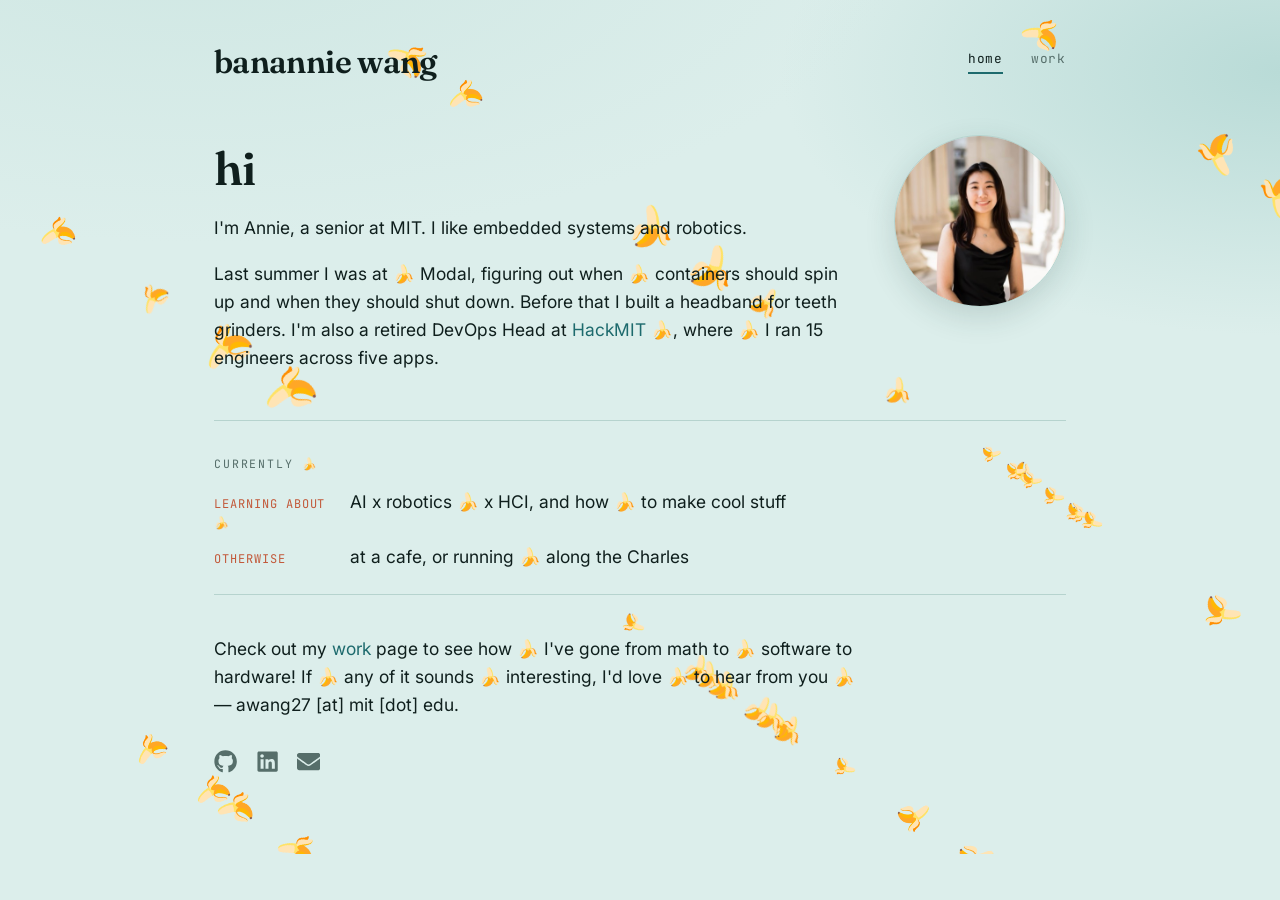
==== index.html @ 82bc52c2 "Updates" ====
<!DOCTYPE html>
<html lang="en">
  <head>
    <meta charset="UTF-8" />
    <!-- icon.svg is a 3.9MB vector trace of the headshot; this is the same
         image as a 180px PNG. Swap the href back if you ever want the SVG. -->
    <link rel="icon" type="image/png" href="/icon-180.png" />
    <link rel="apple-touch-icon" href="/icon-180.png" />
    <meta name="viewport" content="width=device-width, initial-scale=1.0" />

    <title>Banannie Wang 🍌</title>
    <meta name="description" content="Annie Wang — MIT CS student working on embedded systems, distributed systems, and the machines people wear." />
    <meta name="theme-color" content="#dceeeb" media="(prefers-color-scheme: light)" />
    <meta name="theme-color" content="#0c1615" media="(prefers-color-scheme: dark)" />

    <meta property="og:type" content="website" />
    <meta property="og:title" content="Banannie Wang 🍌" />
    <meta property="og:description" content="Annie Wang — MIT CS student working on embedded systems, distributed systems, and the machines people wear." />
    <meta property="og:url" content="https://banannie.wang/" />
    <meta name="twitter:card" content="summary" />

    <link rel="preconnect" href="https://fonts.googleapis.com" />
    <link rel="preconnect" href="https://fonts.gstatic.com" crossorigin />
    <link
      href="https://fonts.googleapis.com/css2?family=Fraunces:opsz,wght@9..144,400;9..144,600;9..144,700&family=Inter:wght@400;500;600&family=JetBrains+Mono:wght@400;500&display=swap"
      rel="stylesheet"
    />
    <script type="module" crossorigin src="/assets/index-DronIBAd.js"></script>
    <link rel="stylesheet" crossorigin href="/assets/index-CBqE_hFb.css">
      <meta name="robots" content="noindex" />
    <meta property="og:image" content="https://banannie.wang/assets/headshot-400-CPogW4PX.jpg" />
    <meta name="twitter:image" content="https://banannie.wang/assets/headshot-400-CPogW4PX.jpg" />
  </head>
  <body>
    <div id="root"><link rel="preload" as="image" href="/assets/headshot-400-CPogW4PX.jpg"/><div class="app app--banana"><div class="banana-layer" aria-hidden="true"><span style="top:93.98%;left:70.17%;font-size:28px;transform:rotate(64deg)">🍌</span><span style="top:98.74%;left:74.93%;font-size:30px;transform:rotate(81deg)">🍌</span><span style="top:3.50%;left:79.69%;font-size:32px;transform:rotate(280deg)">🍌</span><span style="top:6.25%;left:30.06%;font-size:34px;transform:rotate(297deg)">🍌</span><span style="top:11.01%;left:34.82%;font-size:29px;transform:rotate(245deg)">🍌</span><span style="top:17.28%;left:93.47%;font-size:37px;transform:rotate(165deg)">🍌</span><span style="top:22.04%;left:98.23%;font-size:38px;transform:rotate(182deg)">🍌</span><span style="top:26.80%;left:2.99%;font-size:30px;transform:rotate(249deg)">🍌</span><span style="top:92.99%;left:16.80%;font-size:31px;transform:rotate(266deg)">🍌</span><span style="top:97.75%;left:21.56%;font-size:32px;transform:rotate(283deg)">🍌</span><span style="top:79.42%;left:55.61%;font-size:24px;transform:rotate(12deg)">🍌</span><span style="top:84.18%;left:60.37%;font-size:26px;transform:rotate(29deg)">🍌</span><span style="top:88.94%;left:65.13%;font-size:18px;transform:rotate(113deg)">🍌</span><span style="top:59.89%;left:83.70%;font-size:17px;transform:rotate(96deg)">🍌</span><span style="top:55.13%;left:78.94%;font-size:21px;transform:rotate(147deg)">🍌</span><span style="top:81.96%;left:58.15%;font-size:26px;transform:rotate(38deg)">🍌</span><span style="top:77.20%;left:53.39%;font-size:25px;transform:rotate(21deg)">🍌</span><span style="top:72.44%;left:48.63%;font-size:19px;transform:rotate(122deg)">🍌</span><span style="top:57.67%;left:81.48%;font-size:18px;transform:rotate(105deg)">🍌</span><span style="top:52.91%;left:76.72%;font-size:16px;transform:rotate(88deg)">🍌</span><span style="top:44.10%;left:20.29%;font-size:44px;transform:rotate(244deg)">🍌</span><span style="top:39.34%;left:15.53%;font-size:42px;transform:rotate(227deg)">🍌</span><span style="top:34.58%;left:10.77%;font-size:26px;transform:rotate(209deg)">🍌</span><span style="top:86.49%;left:10.30%;font-size:28px;transform:rotate(226deg)">🍌</span><span style="top:91.25%;left:15.06%;font-size:29px;transform:rotate(243deg)">🍌</span><span style="top:54.73%;left:78.54%;font-size:17px;transform:rotate(94deg)">🍌</span><span style="top:59.49%;left:83.30%;font-size:18px;transform:rotate(111deg)">🍌</span><span style="top:45.21%;left:69.02%;font-size:24px;transform:rotate(10deg)">🍌</span><span style="top:79.02%;left:55.21%;font-size:25px;transform:rotate(27deg)">🍌</span><span style="top:83.78%;left:59.97%;font-size:21px;transform:rotate(336deg)">🍌</span><span style="top:25.15%;left:48.96%;font-size:39px;transform:rotate(5deg)">🍌</span><span style="top:29.91%;left:53.72%;font-size:41px;transform:rotate(22deg)">🍌</span><span style="top:34.67%;left:58.48%;font-size:27px;transform:rotate(41deg)">🍌</span><span style="top:82.76%;left:58.95%;font-size:25px;transform:rotate(24deg)">🍌</span><span style="top:78.00%;left:54.19%;font-size:24px;transform:rotate(7deg)">🍌</span><span style="top:60.69%;left:84.50%;font-size:18px;transform:rotate(116deg)">🍌</span><span style="top:55.93%;left:79.74%;font-size:17px;transform:rotate(98deg)">🍌</span><span style="top:70.21%;left:94.02%;font-size:32px;transform:rotate(106deg)">🍌</span></div><a class="skip-link" href="#main">Skip to content</a><header class="navbar"><div class="navbar-brand"><a aria-current="page" class="active" href="/" data-discover="true">Banannie Wang</a></div><button class="hamburger " aria-expanded="false" aria-label="Toggle navigation">☰</button><nav class="navbar-links "><a aria-current="page" class="active" href="/" data-discover="true">home</a><a class="" href="/work" data-discover="true">work</a></nav></header><main id="main"><div><div class="hero"><div><h1 class="lede">hi</h1><div class="prose"><p>I&#x27;m Annie, a senior at MIT. I like embedded systems and robotics.</p><p>Last summer I was at 🍌 Modal, figuring out when 🍌 containers should spin up and when they should shut down. Before that I built a headband for teeth grinders. I&#x27;m also a retired DevOps Head at<!-- --> <a href="https://hackmit.org/" target="_blank" rel="noopener noreferrer">HackMIT 🍌</a>, where 🍌 I ran 15 engineers across five apps.</p></div></div><img class="hero-photo" src="/assets/headshot-400-CPogW4PX.jpg" alt="Annie Wang" width="172" height="172" decoding="async"/></div><section class="now" aria-labelledby="now-heading"><p class="eyebrow" id="now-heading">Currently 🍌</p><ul class="now-list"><li><span class="now-label">Learning about 🍌</span><span>AI x robotics 🍌 x HCI, and how 🍌 to make cool stuff</span></li><li><span class="now-label">Otherwise</span><span>at a cafe, or running 🍌 along the Charles</span></li></ul></section><div class="prose"><p>Check out my <a href="/work" data-discover="true">work</a> page to see how 🍌 I&#x27;ve gone from math to 🍌 software to hardware! If 🍌 any of it sounds 🍌 interesting, I&#x27;d love 🍌 to hear from you 🍌 — awang27 [at] mit [dot] edu.</p></div><div class="socials"><a href="https://github.com/AnnieWang314" target="_blank" rel="noopener noreferrer" aria-label="GitHub"><svg stroke="currentColor" fill="currentColor" stroke-width="0" viewBox="0 0 496 512" height="1em" width="1em" xmlns="http://www.w3.org/2000/svg"><path d="M165.9 397.4c0 2-2.3 3.6-5.2 3.6-3.3.3-5.6-1.3-5.6-3.6 0-2 2.3-3.6 5.2-3.6 3-.3 5.6 1.3 5.6 3.6zm-31.1-4.5c-.7 2 1.3 4.3 4.3 4.9 2.6 1 5.6 0 6.2-2s-1.3-4.3-4.3-5.2c-2.6-.7-5.5.3-6.2 2.3zm44.2-1.7c-2.9.7-4.9 2.6-4.6 4.9.3 2 2.9 3.3 5.9 2.6 2.9-.7 4.9-2.6 4.6-4.6-.3-1.9-3-3.2-5.9-2.9zM244.8 8C106.1 8 0 113.3 0 252c0 110.9 69.8 205.8 169.5 239.2 12.8 2.3 17.3-5.6 17.3-12.1 0-6.2-.3-40.4-.3-61.4 0 0-70 15-84.7-29.8 0 0-11.4-29.1-27.8-36.6 0 0-22.9-15.7 1.6-15.4 0 0 24.9 2 38.6 25.8 21.9 38.6 58.6 27.5 72.9 20.9 2.3-16 8.8-27.1 16-33.7-55.9-6.2-112.3-14.3-112.3-110.5 0-27.5 7.6-41.3 23.6-58.9-2.6-6.5-11.1-33.3 2.6-67.9 20.9-6.5 69 27 69 27 20-5.6 41.5-8.5 62.8-8.5s42.8 2.9 62.8 8.5c0 0 48.1-33.6 69-27 13.7 34.7 5.2 61.4 2.6 67.9 16 17.7 25.8 31.5 25.8 58.9 0 96.5-58.9 104.2-114.8 110.5 9.2 7.9 17 22.9 17 46.4 0 33.7-.3 75.4-.3 83.6 0 6.5 4.6 14.4 17.3 12.1C428.2 457.8 496 362.9 496 252 496 113.3 383.5 8 244.8 8zM97.2 352.9c-1.3 1-1 3.3.7 5.2 1.6 1.6 3.9 2.3 5.2 1 1.3-1 1-3.3-.7-5.2-1.6-1.6-3.9-2.3-5.2-1zm-10.8-8.1c-.7 1.3.3 2.9 2.3 3.9 1.6 1 3.6.7 4.3-.7.7-1.3-.3-2.9-2.3-3.9-2-.6-3.6-.3-4.3.7zm32.4 35.6c-1.6 1.3-1 4.3 1.3 6.2 2.3 2.3 5.2 2.6 6.5 1 1.3-1.3.7-4.3-1.3-6.2-2.2-2.3-5.2-2.6-6.5-1zm-11.4-14.7c-1.6 1-1.6 3.6 0 5.9 1.6 2.3 4.3 3.3 5.6 2.3 1.6-1.3 1.6-3.9 0-6.2-1.4-2.3-4-3.3-5.6-2z"></path></svg></a><a href="https://www.linkedin.com/in/annie-wang-ma" target="_blank" rel="noopener noreferrer" aria-label="LinkedIn"><svg stroke="currentColor" fill="currentColor" stroke-width="0" viewBox="0 0 448 512" height="1em" width="1em" xmlns="http://www.w3.org/2000/svg"><path d="M416 32H31.9C14.3 32 0 46.5 0 64.3v383.4C0 465.5 14.3 480 31.9 480H416c17.6 0 32-14.5 32-32.3V64.3c0-17.8-14.4-32.3-32-32.3zM135.4 416H69V202.2h66.5V416zm-33.2-243c-21.3 0-38.5-17.3-38.5-38.5S80.9 96 102.2 96c21.2 0 38.5 17.3 38.5 38.5 0 21.3-17.2 38.5-38.5 38.5zm282.1 243h-66.4V312c0-24.8-.5-56.7-34.5-56.7-34.6 0-39.9 27-39.9 54.9V416h-66.4V202.2h63.7v29.2h.9c8.9-16.8 30.6-34.5 62.9-34.5 67.2 0 79.7 44.3 79.7 101.9V416z"></path></svg></a><a href="mailto:awang27@mit.edu" aria-label="Email"><svg stroke="currentColor" fill="currentColor" stroke-width="0" viewBox="0 0 512 512" height="1em" width="1em" xmlns="http://www.w3.org/2000/svg"><path d="M502.3 190.8c3.9-3.1 9.7-.2 9.7 4.7V400c0 26.5-21.5 48-48 48H48c-26.5 0-48-21.5-48-48V195.6c0-5 5.7-7.8 9.7-4.7 22.4 17.4 52.1 39.5 154.1 113.6 21.1 15.4 56.7 47.8 92.2 47.6 35.7.3 72-32.8 92.3-47.6 102-74.1 131.6-96.3 154-113.7zM256 320c23.2.4 56.6-29.2 73.4-41.4 132.7-96.3 142.8-104.7 173.4-128.7 5.8-4.5 9.2-11.5 9.2-18.9v-19c0-26.5-21.5-48-48-48H48C21.5 64 0 85.5 0 112v19c0 7.4 3.4 14.3 9.2 18.9 30.6 23.9 40.7 32.4 173.4 128.7 16.8 12.2 50.2 41.8 73.4 41.4z"></path></svg></a></div></div></main></div></div>
  </body>
</html>
---- assets/index-CBqE_hFb.css ----
:root{--bg: #dceeeb;--bg-tint: #cfe7e3;--surface: #f6fcfb;--ink: #0f1f1d;--muted: #566e6a;--accent: #1d6a6d;--accent-soft: #b9dbd7;--warm: #c2593a;--line: #b6d3ce;--shadow: 22, 60, 56;--font-display: "Fraunces", "Gill Sans", Georgia, serif;--font-body: "Inter", "Gill Sans", "Trebuchet MS", sans-serif;--font-mono: "JetBrains Mono", ui-monospace, "SF Mono", Menlo, monospace;--measure: 60ch;--radius: 14px;color-scheme:light;font-family:var(--font-body);line-height:1.6;color:var(--ink);background-color:var(--bg);font-synthesis:none;text-rendering:optimizeLegibility;-webkit-font-smoothing:antialiased;-moz-osx-font-smoothing:grayscale}@media (prefers-color-scheme: dark){:root{--bg: #0b1514;--bg-tint: #101d1c;--surface: #14211f;--ink: #e9f3f1;--muted: #98b0ac;--accent: #6cc3c5;--accent-soft: #1f3b39;--warm: #e08a63;--line: #263c39;--shadow: 0, 0, 0;color-scheme:dark}}*,*:before,*:after{box-sizing:border-box}html{-webkit-text-size-adjust:100%}body{margin:0;min-height:100vh;color:var(--ink);font-size:clamp(1rem,.96rem + .2vw,1.09rem);background-color:var(--bg);background-image:radial-gradient(ellipse 80% 50% at 15% -8%,var(--bg-tint) 0%,transparent 70%),radial-gradient(ellipse 60% 45% at 100% 8%,var(--accent-soft) 0%,transparent 65%);background-attachment:fixed;overflow-y:scroll}h1,h2,h3{font-family:var(--font-display);font-weight:600;line-height:1.12;letter-spacing:-.015em;margin:0}a{color:var(--accent);text-decoration:none;text-underline-offset:3px}a:hover{text-decoration:underline}:focus-visible{outline:2px solid var(--accent);outline-offset:3px;border-radius:4px}::selection{background:var(--accent);color:var(--surface)}img{max-width:100%}@media (prefers-reduced-motion: reduce){*,*:before,*:after{animation-duration:.01ms!important;transition-duration:.01ms!important;scroll-behavior:auto!important}}#root{width:100%;max-width:900px;margin:0 auto;padding:2.25rem 1.5rem 5rem}.skip-link{position:absolute;left:-9999px;background:var(--surface);color:var(--ink);padding:.6em 1em;border-radius:var(--radius);z-index:100}.skip-link:focus{left:1rem;top:1rem}.navbar{display:flex;justify-content:space-between;align-items:center;gap:1rem;padding-bottom:3rem;position:relative}.navbar-brand a{text-transform:lowercase;font-family:var(--font-display);font-size:clamp(1.5rem,1.2rem + 1.1vw,2rem);font-weight:600;letter-spacing:-.02em;color:var(--ink)}.navbar-brand a:hover{color:var(--accent);text-decoration:none}.hamburger{display:none;font-size:1.4rem;line-height:1;color:var(--ink);background:none;border:none;padding:.35em .45em;cursor:pointer;transition:transform .3s ease}.hamburger.rotated{transform:rotate(90deg)}.navbar-links{display:flex;gap:1.75rem;font-family:var(--font-mono);font-size:.8rem;letter-spacing:.06em;text-transform:lowercase}.navbar-links a{color:var(--muted);position:relative;padding-bottom:4px}.navbar-links a:after{content:"";position:absolute;left:0;bottom:0;width:0;height:1.5px;background:var(--accent);transition:width .25s ease}.navbar-links a:hover{color:var(--ink);text-decoration:none}.navbar-links a:hover:after,.navbar-links a[aria-current=page]:after{width:100%}.navbar-links a[aria-current=page]{color:var(--ink)}@media (max-width: 700px){.hamburger{display:block}.navbar-links{display:none;flex-direction:column;align-items:flex-start;position:absolute;top:3em;right:0;min-width:9rem;background:var(--surface);padding:.9em 1.1em;gap:.9em;border:1px solid var(--line);border-radius:var(--radius);box-shadow:0 6px 24px rgba(var(--shadow),.14);z-index:20}.navbar-links.open{display:flex}}.eyebrow{font-family:var(--font-mono);font-size:.72rem;letter-spacing:.16em;text-transform:uppercase;color:var(--muted)}.lede{font-family:var(--font-display);font-size:clamp(1.75rem,1.2rem + 2.4vw,2.9rem);font-weight:600;line-height:1.1;letter-spacing:-.025em;margin:.5rem 0 1.25rem}.lede em{font-style:italic;color:var(--accent)}.prose{max-width:var(--measure)}.prose p{margin:0 0 1.05em;color:var(--ink)}.prose p:last-child{margin-bottom:0}.hero{display:grid;grid-template-columns:1fr 172px;gap:2.5rem;align-items:start;margin-bottom:3rem}.hero-photo{width:172px;height:172px;border-radius:50%;object-fit:cover;border:1px solid var(--line);box-shadow:0 10px 30px rgba(var(--shadow),.16)}@media (max-width: 640px){.hero{grid-template-columns:1fr;gap:1.5rem}.hero-photo{width:132px;height:132px;order:-1}}.now{border-top:1px solid var(--line);border-bottom:1px solid var(--line);padding:1.4rem 0;margin:2.5rem 0}.now-list{list-style:none;margin:.9rem 0 0;padding:0;display:grid;gap:.65rem}.now-list li{display:grid;grid-template-columns:7.5rem 1fr;gap:1rem;align-items:baseline}.now-label{font-family:var(--font-mono);font-size:.75rem;letter-spacing:.08em;text-transform:uppercase;color:var(--warm)}@media (max-width: 560px){.now-list li{grid-template-columns:1fr;gap:.15rem}}.socials{display:flex;gap:1.15rem;align-items:center;margin-top:2rem}.socials a{display:inline-flex;color:var(--muted);font-size:1.45rem;transition:color .2s ease,transform .2s ease}.socials a:hover{color:var(--accent);transform:translateY(-3px)}.page-header{margin-bottom:3rem}.gallery{display:grid;grid-template-columns:repeat(2,minmax(0,1fr));gap:3rem 2.5rem;margin-bottom:4rem}.tile{display:flex;flex-direction:column;gap:.85rem;color:inherit}.tile:hover{text-decoration:none}.tile-media{aspect-ratio:4 / 3;overflow:hidden;background:var(--surface);border:1px solid var(--line)}.tile-media img{width:100%;height:100%;object-fit:cover;display:block;transition:transform .5s ease}.tile:hover .tile-media img{transform:scale(1.04)}.tile-media--contain{background:var(--bg-tint)}.tile-media--contain img{object-fit:contain;padding:1.1rem}.tile:hover .tile-media--contain img{transform:scale(1.03)}.tile-media--words{display:flex;align-items:center;padding:1.5rem;background:var(--accent-soft);border-color:transparent}.tile-media--words span{font-family:var(--font-display);font-size:clamp(1.05rem,.95rem + .5vw,1.3rem);line-height:1.25;color:var(--ink)}.tile-caption{display:flex;flex-direction:column;gap:.2rem}.tile-name{font-family:var(--font-display);font-size:1.08rem;font-weight:600;transition:color .2s ease}.tile:hover .tile-name{color:var(--accent)}.tile-line{font-size:.86rem;color:var(--muted)}.tile--flat{cursor:default}@media (max-width: 560px){.gallery{grid-template-columns:1fr;gap:2.25rem}}.back-link{display:inline-flex;align-items:center;gap:.5rem;font-family:var(--font-mono);font-size:.75rem;letter-spacing:.06em;color:var(--muted);margin-bottom:2rem}.back-link:hover{color:var(--accent);text-decoration:none}.project-header{margin-bottom:2rem}.project-blurb{font-size:clamp(1.05rem,1rem + .35vw,1.25rem);color:var(--muted);max-width:var(--measure);margin:.25rem 0 0}.project-actions{display:flex;flex-wrap:wrap;gap:1.25rem;margin-top:1.4rem}.project-actions a{display:inline-flex;align-items:center;gap:.5rem;font-family:var(--font-mono);font-size:.75rem;letter-spacing:.04em;padding:.55em 1.05em;border:1px solid var(--line);border-radius:999px;color:var(--ink);transition:border-color .2s ease,color .2s ease}.project-actions a:hover{border-color:var(--accent);color:var(--accent);text-decoration:none}.project-figure{margin:0 0 2.5rem}.project-figure img{display:block;max-width:100%;max-height:78vh;width:auto;height:auto;margin:0 auto;border:1px solid var(--line);box-shadow:0 12px 40px rgba(var(--shadow),.14)}.project-figure--plain img{border:0;box-shadow:none}.project-figure figcaption{margin-top:.7rem;font-family:var(--font-mono);font-size:.72rem;line-height:1.6;color:var(--muted);text-align:center}@media (min-width: 900px){.project-figure--lead{width:calc(100% + 4rem);margin-left:-2rem}}.project-gallery{display:grid;grid-template-columns:repeat(auto-fit,minmax(260px,1fr));gap:1.5rem;margin:2.5rem 0 0}.project-gallery .project-figure{margin-bottom:0}.project-body{max-width:var(--measure)}.project-body section{margin-bottom:2.25rem}.project-body h2{font-size:1.35rem;margin-bottom:.6rem}.project-body p{margin:0 0 1.05em}.project-body p:last-child{margin-bottom:0}.project-nav{display:flex;justify-content:space-between;gap:1.5rem;margin-top:4rem;padding-top:1.75rem;border-top:1px solid var(--line)}.project-nav a{display:flex;flex-direction:column;gap:.3rem;font-family:var(--font-display);font-size:1.1rem;color:var(--ink);max-width:45%}.project-nav a:hover{color:var(--accent);text-decoration:none}.project-nav-next{text-align:right;margin-left:auto}.project-figure--mark{text-align:center}.project-figure--mark img{max-width:190px;max-height:none}.autoscale{--modal-green: #7fee64;position:relative;width:100%;height:100%;display:flex;flex-direction:column;justify-content:center;gap:1.1rem;padding:1.75rem;background:#0c1210;overflow:hidden}.autoscale-grid{display:grid;grid-template-columns:repeat(6,1fr);gap:.5rem}.autoscale-cell{display:block;aspect-ratio:1;border-radius:3px;background:var(--modal-green);opacity:.22;transform:scale(.86);animation:container-life 6s ease-in-out infinite}@keyframes container-life{0%,6%{opacity:.22;transform:scale(.86)}18%,56%{opacity:1;transform:scale(1)}72%,to{opacity:.22;transform:scale(.86)}}.autoscale-load{height:2px;border-radius:2px;background:linear-gradient(to right,var(--modal-green) 0%,var(--modal-green) 100%);transform-origin:left center;animation:demand 6s ease-in-out infinite}@keyframes demand{0%,4%{transform:scaleX(.08);opacity:.5}20%,50%{transform:scaleX(1);opacity:1}70%,to{transform:scaleX(.08);opacity:.5}}@media (prefers-reduced-motion: reduce){.autoscale-cell,.autoscale-load{animation:none}.autoscale-cell{opacity:.85;transform:scale(1)}.autoscale-load{transform:scaleX(1)}}.tile-media--art{border-color:transparent;padding:0}.bodyart{width:100%;height:100%;display:block;background:var(--bg-tint)}.bodyart-strands path{fill:none;stroke:var(--accent);stroke-linecap:round}.bodyart-nodes circle{fill:var(--accent);opacity:.45}.project-figure--inline{margin:1.5rem 0 0}.project-figure--inline img{max-height:420px}.project-figure--small img{max-width:min(100%,470px)}.project-figure--small figcaption{max-width:470px;margin-left:auto;margin-right:auto}.project-header .eyebrow{text-transform:none;letter-spacing:.02em}.app{position:relative}.banana-layer{position:absolute;top:-3rem;bottom:-5rem;left:50%;width:100vw;transform:translate(-50%);overflow:hidden;pointer-events:none;z-index:0}.banana-layer span{position:absolute;line-height:1;-webkit-user-select:none;user-select:none}.app--banana>header,.app--banana>main{position:relative;z-index:1}html:has(.banana-layer){overflow-x:clip}
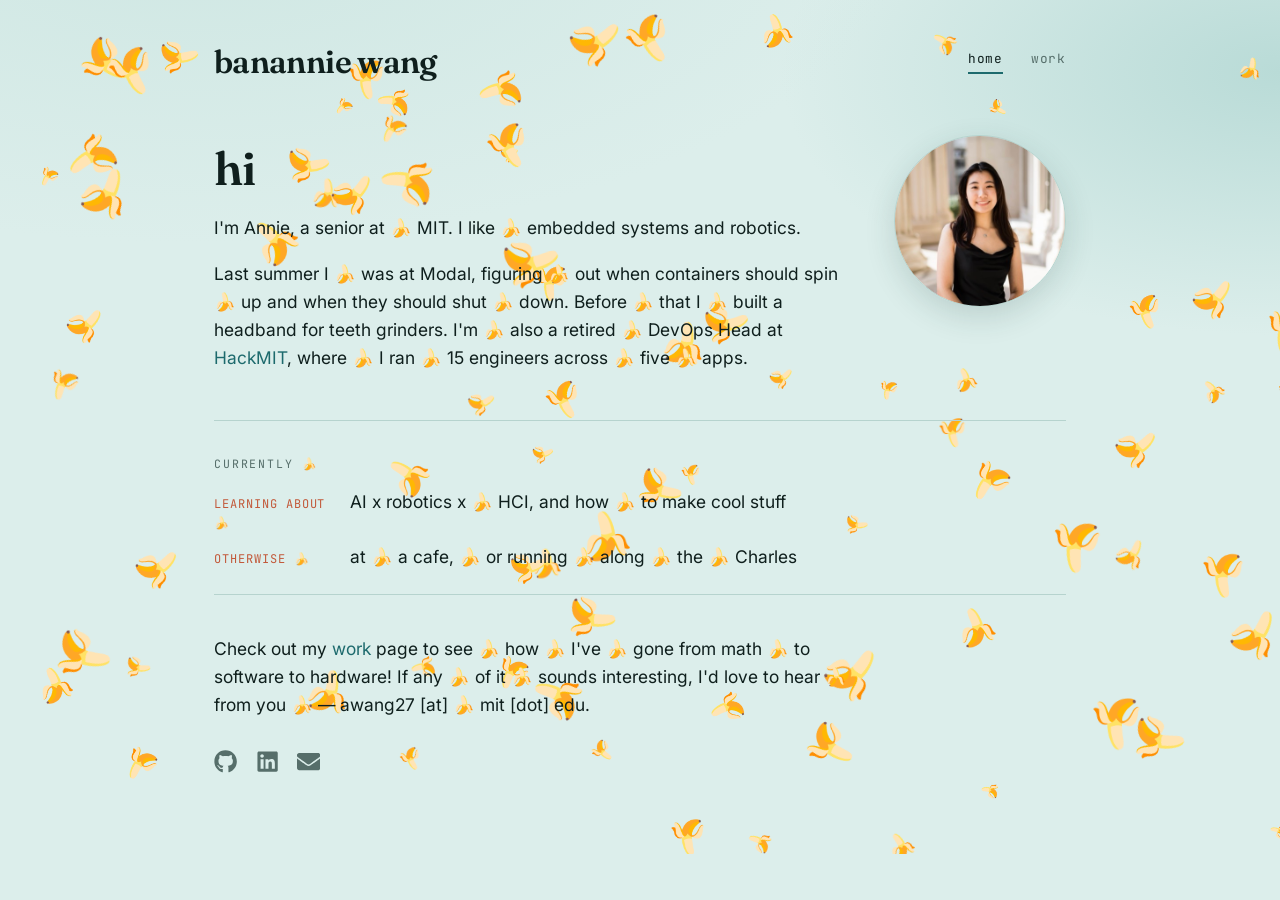
==== commit f848410a: "Updates" ====
--- a/index.html
+++ b/index.html
@@ -25,13 +25,13 @@
       href="https://fonts.googleapis.com/css2?family=Fraunces:opsz,wght@9..144,400;9..144,600;9..144,700&family=Inter:wght@400;500;600&family=JetBrains+Mono:wght@400;500&display=swap"
       rel="stylesheet"
     />
-    <script type="module" crossorigin src="/assets/index-DronIBAd.js"></script>
-    <link rel="stylesheet" crossorigin href="/assets/index-CBqE_hFb.css">
+    <script type="module" crossorigin src="/assets/index-pbroZ65S.js"></script>
+    <link rel="stylesheet" crossorigin href="/assets/index-B-txtx8a.css">
       <meta name="robots" content="noindex" />
     <meta property="og:image" content="https://banannie.wang/assets/headshot-400-CPogW4PX.jpg" />
     <meta name="twitter:image" content="https://banannie.wang/assets/headshot-400-CPogW4PX.jpg" />
   </head>
   <body>
-    <div id="root"><link rel="preload" as="image" href="/assets/headshot-400-CPogW4PX.jpg"/><div class="app app--banana"><div class="banana-layer" aria-hidden="true"><span style="top:93.98%;left:70.17%;font-size:28px;transform:rotate(64deg)">🍌</span><span style="top:98.74%;left:74.93%;font-size:30px;transform:rotate(81deg)">🍌</span><span style="top:3.50%;left:79.69%;font-size:32px;transform:rotate(280deg)">🍌</span><span style="top:6.25%;left:30.06%;font-size:34px;transform:rotate(297deg)">🍌</span><span style="top:11.01%;left:34.82%;font-size:29px;transform:rotate(245deg)">🍌</span><span style="top:17.28%;left:93.47%;font-size:37px;transform:rotate(165deg)">🍌</span><span style="top:22.04%;left:98.23%;font-size:38px;transform:rotate(182deg)">🍌</span><span style="top:26.80%;left:2.99%;font-size:30px;transform:rotate(249deg)">🍌</span><span style="top:92.99%;left:16.80%;font-size:31px;transform:rotate(266deg)">🍌</span><span style="top:97.75%;left:21.56%;font-size:32px;transform:rotate(283deg)">🍌</span><span style="top:79.42%;left:55.61%;font-size:24px;transform:rotate(12deg)">🍌</span><span style="top:84.18%;left:60.37%;font-size:26px;transform:rotate(29deg)">🍌</span><span style="top:88.94%;left:65.13%;font-size:18px;transform:rotate(113deg)">🍌</span><span style="top:59.89%;left:83.70%;font-size:17px;transform:rotate(96deg)">🍌</span><span style="top:55.13%;left:78.94%;font-size:21px;transform:rotate(147deg)">🍌</span><span style="top:81.96%;left:58.15%;font-size:26px;transform:rotate(38deg)">🍌</span><span style="top:77.20%;left:53.39%;font-size:25px;transform:rotate(21deg)">🍌</span><span style="top:72.44%;left:48.63%;font-size:19px;transform:rotate(122deg)">🍌</span><span style="top:57.67%;left:81.48%;font-size:18px;transform:rotate(105deg)">🍌</span><span style="top:52.91%;left:76.72%;font-size:16px;transform:rotate(88deg)">🍌</span><span style="top:44.10%;left:20.29%;font-size:44px;transform:rotate(244deg)">🍌</span><span style="top:39.34%;left:15.53%;font-size:42px;transform:rotate(227deg)">🍌</span><span style="top:34.58%;left:10.77%;font-size:26px;transform:rotate(209deg)">🍌</span><span style="top:86.49%;left:10.30%;font-size:28px;transform:rotate(226deg)">🍌</span><span style="top:91.25%;left:15.06%;font-size:29px;transform:rotate(243deg)">🍌</span><span style="top:54.73%;left:78.54%;font-size:17px;transform:rotate(94deg)">🍌</span><span style="top:59.49%;left:83.30%;font-size:18px;transform:rotate(111deg)">🍌</span><span style="top:45.21%;left:69.02%;font-size:24px;transform:rotate(10deg)">🍌</span><span style="top:79.02%;left:55.21%;font-size:25px;transform:rotate(27deg)">🍌</span><span style="top:83.78%;left:59.97%;font-size:21px;transform:rotate(336deg)">🍌</span><span style="top:25.15%;left:48.96%;font-size:39px;transform:rotate(5deg)">🍌</span><span style="top:29.91%;left:53.72%;font-size:41px;transform:rotate(22deg)">🍌</span><span style="top:34.67%;left:58.48%;font-size:27px;transform:rotate(41deg)">🍌</span><span style="top:82.76%;left:58.95%;font-size:25px;transform:rotate(24deg)">🍌</span><span style="top:78.00%;left:54.19%;font-size:24px;transform:rotate(7deg)">🍌</span><span style="top:60.69%;left:84.50%;font-size:18px;transform:rotate(116deg)">🍌</span><span style="top:55.93%;left:79.74%;font-size:17px;transform:rotate(98deg)">🍌</span><span style="top:70.21%;left:94.02%;font-size:32px;transform:rotate(106deg)">🍌</span></div><a class="skip-link" href="#main">Skip to content</a><header class="navbar"><div class="navbar-brand"><a aria-current="page" class="active" href="/" data-discover="true">Banannie Wang</a></div><button class="hamburger " aria-expanded="false" aria-label="Toggle navigation">☰</button><nav class="navbar-links "><a aria-current="page" class="active" href="/" data-discover="true">home</a><a class="" href="/work" data-discover="true">work</a></nav></header><main id="main"><div><div class="hero"><div><h1 class="lede">hi</h1><div class="prose"><p>I&#x27;m Annie, a senior at MIT. I like embedded systems and robotics.</p><p>Last summer I was at 🍌 Modal, figuring out when 🍌 containers should spin up and when they should shut down. Before that I built a headband for teeth grinders. I&#x27;m also a retired DevOps Head at<!-- --> <a href="https://hackmit.org/" target="_blank" rel="noopener noreferrer">HackMIT 🍌</a>, where 🍌 I ran 15 engineers across five apps.</p></div></div><img class="hero-photo" src="/assets/headshot-400-CPogW4PX.jpg" alt="Annie Wang" width="172" height="172" decoding="async"/></div><section class="now" aria-labelledby="now-heading"><p class="eyebrow" id="now-heading">Currently 🍌</p><ul class="now-list"><li><span class="now-label">Learning about 🍌</span><span>AI x robotics 🍌 x HCI, and how 🍌 to make cool stuff</span></li><li><span class="now-label">Otherwise</span><span>at a cafe, or running 🍌 along the Charles</span></li></ul></section><div class="prose"><p>Check out my <a href="/work" data-discover="true">work</a> page to see how 🍌 I&#x27;ve gone from math to 🍌 software to hardware! If 🍌 any of it sounds 🍌 interesting, I&#x27;d love 🍌 to hear from you 🍌 — awang27 [at] mit [dot] edu.</p></div><div class="socials"><a href="https://github.com/AnnieWang314" target="_blank" rel="noopener noreferrer" aria-label="GitHub"><svg stroke="currentColor" fill="currentColor" stroke-width="0" viewBox="0 0 496 512" height="1em" width="1em" xmlns="http://www.w3.org/2000/svg"><path d="M165.9 397.4c0 2-2.3 3.6-5.2 3.6-3.3.3-5.6-1.3-5.6-3.6 0-2 2.3-3.6 5.2-3.6 3-.3 5.6 1.3 5.6 3.6zm-31.1-4.5c-.7 2 1.3 4.3 4.3 4.9 2.6 1 5.6 0 6.2-2s-1.3-4.3-4.3-5.2c-2.6-.7-5.5.3-6.2 2.3zm44.2-1.7c-2.9.7-4.9 2.6-4.6 4.9.3 2 2.9 3.3 5.9 2.6 2.9-.7 4.9-2.6 4.6-4.6-.3-1.9-3-3.2-5.9-2.9zM244.8 8C106.1 8 0 113.3 0 252c0 110.9 69.8 205.8 169.5 239.2 12.8 2.3 17.3-5.6 17.3-12.1 0-6.2-.3-40.4-.3-61.4 0 0-70 15-84.7-29.8 0 0-11.4-29.1-27.8-36.6 0 0-22.9-15.7 1.6-15.4 0 0 24.9 2 38.6 25.8 21.9 38.6 58.6 27.5 72.9 20.9 2.3-16 8.8-27.1 16-33.7-55.9-6.2-112.3-14.3-112.3-110.5 0-27.5 7.6-41.3 23.6-58.9-2.6-6.5-11.1-33.3 2.6-67.9 20.9-6.5 69 27 69 27 20-5.6 41.5-8.5 62.8-8.5s42.8 2.9 62.8 8.5c0 0 48.1-33.6 69-27 13.7 34.7 5.2 61.4 2.6 67.9 16 17.7 25.8 31.5 25.8 58.9 0 96.5-58.9 104.2-114.8 110.5 9.2 7.9 17 22.9 17 46.4 0 33.7-.3 75.4-.3 83.6 0 6.5 4.6 14.4 17.3 12.1C428.2 457.8 496 362.9 496 252 496 113.3 383.5 8 244.8 8zM97.2 352.9c-1.3 1-1 3.3.7 5.2 1.6 1.6 3.9 2.3 5.2 1 1.3-1 1-3.3-.7-5.2-1.6-1.6-3.9-2.3-5.2-1zm-10.8-8.1c-.7 1.3.3 2.9 2.3 3.9 1.6 1 3.6.7 4.3-.7.7-1.3-.3-2.9-2.3-3.9-2-.6-3.6-.3-4.3.7zm32.4 35.6c-1.6 1.3-1 4.3 1.3 6.2 2.3 2.3 5.2 2.6 6.5 1 1.3-1.3.7-4.3-1.3-6.2-2.2-2.3-5.2-2.6-6.5-1zm-11.4-14.7c-1.6 1-1.6 3.6 0 5.9 1.6 2.3 4.3 3.3 5.6 2.3 1.6-1.3 1.6-3.9 0-6.2-1.4-2.3-4-3.3-5.6-2z"></path></svg></a><a href="https://www.linkedin.com/in/annie-wang-ma" target="_blank" rel="noopener noreferrer" aria-label="LinkedIn"><svg stroke="currentColor" fill="currentColor" stroke-width="0" viewBox="0 0 448 512" height="1em" width="1em" xmlns="http://www.w3.org/2000/svg"><path d="M416 32H31.9C14.3 32 0 46.5 0 64.3v383.4C0 465.5 14.3 480 31.9 480H416c17.6 0 32-14.5 32-32.3V64.3c0-17.8-14.4-32.3-32-32.3zM135.4 416H69V202.2h66.5V416zm-33.2-243c-21.3 0-38.5-17.3-38.5-38.5S80.9 96 102.2 96c21.2 0 38.5 17.3 38.5 38.5 0 21.3-17.2 38.5-38.5 38.5zm282.1 243h-66.4V312c0-24.8-.5-56.7-34.5-56.7-34.6 0-39.9 27-39.9 54.9V416h-66.4V202.2h63.7v29.2h.9c8.9-16.8 30.6-34.5 62.9-34.5 67.2 0 79.7 44.3 79.7 101.9V416z"></path></svg></a><a href="mailto:awang27@mit.edu" aria-label="Email"><svg stroke="currentColor" fill="currentColor" stroke-width="0" viewBox="0 0 512 512" height="1em" width="1em" xmlns="http://www.w3.org/2000/svg"><path d="M502.3 190.8c3.9-3.1 9.7-.2 9.7 4.7V400c0 26.5-21.5 48-48 48H48c-26.5 0-48-21.5-48-48V195.6c0-5 5.7-7.8 9.7-4.7 22.4 17.4 52.1 39.5 154.1 113.6 21.1 15.4 56.7 47.8 92.2 47.6 35.7.3 72-32.8 92.3-47.6 102-74.1 131.6-96.3 154-113.7zM256 320c23.2.4 56.6-29.2 73.4-41.4 132.7-96.3 142.8-104.7 173.4-128.7 5.8-4.5 9.2-11.5 9.2-18.9v-19c0-26.5-21.5-48-48-48H48C21.5 64 0 85.5 0 112v19c0 7.4 3.4 14.3 9.2 18.9 30.6 23.9 40.7 32.4 173.4 128.7 16.8 12.2 50.2 41.8 73.4 41.4z"></path></svg></a></div></div></main></div></div>
+    <div id="root"><link rel="preload" as="image" href="/assets/headshot-400-CPogW4PX.jpg"/><div class="app app--banana"><a class="skip-link" href="#main">Skip to content</a><header class="navbar"><div class="navbar-brand"><a aria-current="page" class="active" href="/" data-discover="true">Banannie Wang</a></div><button class="hamburger " aria-expanded="false" aria-label="Toggle navigation">☰</button><nav class="navbar-links "><a aria-current="page" class="active" href="/" data-discover="true">home</a><a class="" href="/work" data-discover="true">work</a></nav></header><main id="main"><div><div class="hero"><div><h1 class="lede">hi</h1><div class="prose"><p>I&#x27;m Annie, a senior at MIT. I like embedded systems and robotics.</p><p>Last summer I was at Modal, figuring out when containers should spin up and when they should shut down. Before that I built a headband for teeth grinders. I&#x27;m also a retired DevOps Head at<!-- --> <a href="https://hackmit.org/" target="_blank" rel="noopener noreferrer">HackMIT</a>, where I ran 15 engineers across five apps.</p></div></div><img class="hero-photo" src="/assets/headshot-400-CPogW4PX.jpg" alt="Annie Wang" width="172" height="172" decoding="async"/></div><section class="now" aria-labelledby="now-heading"><p class="eyebrow" id="now-heading">Currently</p><ul class="now-list"><li><span class="now-label">Learning about</span><span>AI x robotics x HCI, and how to make cool stuff</span></li><li><span class="now-label">Otherwise</span><span>at a cafe, or running along the Charles</span></li></ul></section><div class="prose"><p>Check out my <a href="/work" data-discover="true">work</a> page to see how I&#x27;ve gone from math to software to hardware! If any of it sounds interesting, I&#x27;d love to hear from you — awang27 [at] mit [dot] edu.</p></div><div class="socials"><a href="https://github.com/AnnieWang314" target="_blank" rel="noopener noreferrer" aria-label="GitHub"><svg stroke="currentColor" fill="currentColor" stroke-width="0" viewBox="0 0 496 512" height="1em" width="1em" xmlns="http://www.w3.org/2000/svg"><path d="M165.9 397.4c0 2-2.3 3.6-5.2 3.6-3.3.3-5.6-1.3-5.6-3.6 0-2 2.3-3.6 5.2-3.6 3-.3 5.6 1.3 5.6 3.6zm-31.1-4.5c-.7 2 1.3 4.3 4.3 4.9 2.6 1 5.6 0 6.2-2s-1.3-4.3-4.3-5.2c-2.6-.7-5.5.3-6.2 2.3zm44.2-1.7c-2.9.7-4.9 2.6-4.6 4.9.3 2 2.9 3.3 5.9 2.6 2.9-.7 4.9-2.6 4.6-4.6-.3-1.9-3-3.2-5.9-2.9zM244.8 8C106.1 8 0 113.3 0 252c0 110.9 69.8 205.8 169.5 239.2 12.8 2.3 17.3-5.6 17.3-12.1 0-6.2-.3-40.4-.3-61.4 0 0-70 15-84.7-29.8 0 0-11.4-29.1-27.8-36.6 0 0-22.9-15.7 1.6-15.4 0 0 24.9 2 38.6 25.8 21.9 38.6 58.6 27.5 72.9 20.9 2.3-16 8.8-27.1 16-33.7-55.9-6.2-112.3-14.3-112.3-110.5 0-27.5 7.6-41.3 23.6-58.9-2.6-6.5-11.1-33.3 2.6-67.9 20.9-6.5 69 27 69 27 20-5.6 41.5-8.5 62.8-8.5s42.8 2.9 62.8 8.5c0 0 48.1-33.6 69-27 13.7 34.7 5.2 61.4 2.6 67.9 16 17.7 25.8 31.5 25.8 58.9 0 96.5-58.9 104.2-114.8 110.5 9.2 7.9 17 22.9 17 46.4 0 33.7-.3 75.4-.3 83.6 0 6.5 4.6 14.4 17.3 12.1C428.2 457.8 496 362.9 496 252 496 113.3 383.5 8 244.8 8zM97.2 352.9c-1.3 1-1 3.3.7 5.2 1.6 1.6 3.9 2.3 5.2 1 1.3-1 1-3.3-.7-5.2-1.6-1.6-3.9-2.3-5.2-1zm-10.8-8.1c-.7 1.3.3 2.9 2.3 3.9 1.6 1 3.6.7 4.3-.7.7-1.3-.3-2.9-2.3-3.9-2-.6-3.6-.3-4.3.7zm32.4 35.6c-1.6 1.3-1 4.3 1.3 6.2 2.3 2.3 5.2 2.6 6.5 1 1.3-1.3.7-4.3-1.3-6.2-2.2-2.3-5.2-2.6-6.5-1zm-11.4-14.7c-1.6 1-1.6 3.6 0 5.9 1.6 2.3 4.3 3.3 5.6 2.3 1.6-1.3 1.6-3.9 0-6.2-1.4-2.3-4-3.3-5.6-2z"></path></svg></a><a href="https://www.linkedin.com/in/annie-wang-ma" target="_blank" rel="noopener noreferrer" aria-label="LinkedIn"><svg stroke="currentColor" fill="currentColor" stroke-width="0" viewBox="0 0 448 512" height="1em" width="1em" xmlns="http://www.w3.org/2000/svg"><path d="M416 32H31.9C14.3 32 0 46.5 0 64.3v383.4C0 465.5 14.3 480 31.9 480H416c17.6 0 32-14.5 32-32.3V64.3c0-17.8-14.4-32.3-32-32.3zM135.4 416H69V202.2h66.5V416zm-33.2-243c-21.3 0-38.5-17.3-38.5-38.5S80.9 96 102.2 96c21.2 0 38.5 17.3 38.5 38.5 0 21.3-17.2 38.5-38.5 38.5zm282.1 243h-66.4V312c0-24.8-.5-56.7-34.5-56.7-34.6 0-39.9 27-39.9 54.9V416h-66.4V202.2h63.7v29.2h.9c8.9-16.8 30.6-34.5 62.9-34.5 67.2 0 79.7 44.3 79.7 101.9V416z"></path></svg></a><a href="mailto:awang27@mit.edu" aria-label="Email"><svg stroke="currentColor" fill="currentColor" stroke-width="0" viewBox="0 0 512 512" height="1em" width="1em" xmlns="http://www.w3.org/2000/svg"><path d="M502.3 190.8c3.9-3.1 9.7-.2 9.7 4.7V400c0 26.5-21.5 48-48 48H48c-26.5 0-48-21.5-48-48V195.6c0-5 5.7-7.8 9.7-4.7 22.4 17.4 52.1 39.5 154.1 113.6 21.1 15.4 56.7 47.8 92.2 47.6 35.7.3 72-32.8 92.3-47.6 102-74.1 131.6-96.3 154-113.7zM256 320c23.2.4 56.6-29.2 73.4-41.4 132.7-96.3 142.8-104.7 173.4-128.7 5.8-4.5 9.2-11.5 9.2-18.9v-19c0-26.5-21.5-48-48-48H48C21.5 64 0 85.5 0 112v19c0 7.4 3.4 14.3 9.2 18.9 30.6 23.9 40.7 32.4 173.4 128.7 16.8 12.2 50.2 41.8 73.4 41.4z"></path></svg></a></div></div></main></div></div>
   </body>
 </html>
--- a/assets/index-B-txtx8a.css
+++ b/assets/index-B-txtx8a.css
@@ -0,0 +1 @@
+:root{--bg: #dceeeb;--bg-tint: #cfe7e3;--surface: #f6fcfb;--ink: #0f1f1d;--muted: #566e6a;--accent: #1d6a6d;--accent-soft: #b9dbd7;--warm: #c2593a;--line: #b6d3ce;--shadow: 22, 60, 56;--font-display: "Fraunces", "Gill Sans", Georgia, serif;--font-body: "Inter", "Gill Sans", "Trebuchet MS", sans-serif;--font-mono: "JetBrains Mono", ui-monospace, "SF Mono", Menlo, monospace;--measure: 60ch;--radius: 14px;color-scheme:light;font-family:var(--font-body);line-height:1.6;color:var(--ink);background-color:var(--bg);font-synthesis:none;text-rendering:optimizeLegibility;-webkit-font-smoothing:antialiased;-moz-osx-font-smoothing:grayscale}@media (prefers-color-scheme: dark){:root{--bg: #0b1514;--bg-tint: #101d1c;--surface: #14211f;--ink: #e9f3f1;--muted: #98b0ac;--accent: #6cc3c5;--accent-soft: #1f3b39;--warm: #e08a63;--line: #263c39;--shadow: 0, 0, 0;color-scheme:dark}}*,*:before,*:after{box-sizing:border-box}html{-webkit-text-size-adjust:100%}body{margin:0;min-height:100vh;color:var(--ink);font-size:clamp(1rem,.96rem + .2vw,1.09rem);background-color:var(--bg);background-image:radial-gradient(ellipse 80% 50% at 15% -8%,var(--bg-tint) 0%,transparent 70%),radial-gradient(ellipse 60% 45% at 100% 8%,var(--accent-soft) 0%,transparent 65%);background-attachment:fixed;overflow-y:scroll}h1,h2,h3{font-family:var(--font-display);font-weight:600;line-height:1.12;letter-spacing:-.015em;margin:0}a{color:var(--accent);text-decoration:none;text-underline-offset:3px}a:hover{text-decoration:underline}:focus-visible{outline:2px solid var(--accent);outline-offset:3px;border-radius:4px}::selection{background:var(--accent);color:var(--surface)}img{max-width:100%}@media (prefers-reduced-motion: reduce){*,*:before,*:after{animation-duration:.01ms!important;transition-duration:.01ms!important;scroll-behavior:auto!important}}#root{width:100%;max-width:900px;margin:0 auto;padding:2.25rem 1.5rem 5rem}.skip-link{position:absolute;left:-9999px;background:var(--surface);color:var(--ink);padding:.6em 1em;border-radius:var(--radius);z-index:100}.skip-link:focus{left:1rem;top:1rem}.navbar{display:flex;justify-content:space-between;align-items:center;gap:1rem;padding-bottom:3rem;position:relative}.navbar-brand a{text-transform:lowercase;font-family:var(--font-display);font-size:clamp(1.5rem,1.2rem + 1.1vw,2rem);font-weight:600;letter-spacing:-.02em;color:var(--ink)}.navbar-brand a:hover{color:var(--accent);text-decoration:none}.hamburger{display:none;font-size:1.4rem;line-height:1;color:var(--ink);background:none;border:none;padding:.35em .45em;cursor:pointer;transition:transform .3s ease}.hamburger.rotated{transform:rotate(90deg)}.navbar-links{display:flex;gap:1.75rem;font-family:var(--font-mono);font-size:.8rem;letter-spacing:.06em;text-transform:lowercase}.navbar-links a{color:var(--muted);position:relative;padding-bottom:4px}.navbar-links a:after{content:"";position:absolute;left:0;bottom:0;width:0;height:1.5px;background:var(--accent);transition:width .25s ease}.navbar-links a:hover{color:var(--ink);text-decoration:none}.navbar-links a:hover:after,.navbar-links a[aria-current=page]:after{width:100%}.navbar-links a[aria-current=page]{color:var(--ink)}@media (max-width: 700px){.hamburger{display:block}.navbar-links{display:none;flex-direction:column;align-items:flex-start;position:absolute;top:3em;right:0;min-width:9rem;background:var(--surface);padding:.9em 1.1em;gap:.9em;border:1px solid var(--line);border-radius:var(--radius);box-shadow:0 6px 24px rgba(var(--shadow),.14);z-index:20}.navbar-links.open{display:flex}}.eyebrow{font-family:var(--font-mono);font-size:.72rem;letter-spacing:.16em;text-transform:uppercase;color:var(--muted)}.lede{font-family:var(--font-display);font-size:clamp(1.75rem,1.2rem + 2.4vw,2.9rem);font-weight:600;line-height:1.1;letter-spacing:-.025em;margin:.5rem 0 1.25rem}.lede em{font-style:italic;color:var(--accent)}.prose{max-width:var(--measure)}.prose p{margin:0 0 1.05em;color:var(--ink)}.prose p:last-child{margin-bottom:0}.hero{display:grid;grid-template-columns:1fr 172px;gap:2.5rem;align-items:start;margin-bottom:3rem}.hero-photo{width:172px;height:172px;border-radius:50%;object-fit:cover;border:1px solid var(--line);box-shadow:0 10px 30px rgba(var(--shadow),.16)}@media (max-width: 640px){.hero{grid-template-columns:1fr;gap:1.5rem}.hero-photo{width:132px;height:132px;order:-1}}.now{border-top:1px solid var(--line);border-bottom:1px solid var(--line);padding:1.4rem 0;margin:2.5rem 0}.now-list{list-style:none;margin:.9rem 0 0;padding:0;display:grid;gap:.65rem}.now-list li{display:grid;grid-template-columns:7.5rem 1fr;gap:1rem;align-items:baseline}.now-label{font-family:var(--font-mono);font-size:.75rem;letter-spacing:.08em;text-transform:uppercase;color:var(--warm)}@media (max-width: 560px){.now-list li{grid-template-columns:1fr;gap:.15rem}}.socials{display:flex;gap:1.15rem;align-items:center;margin-top:2rem}.socials a{display:inline-flex;color:var(--muted);font-size:1.45rem;transition:color .2s ease,transform .2s ease}.socials a:hover{color:var(--accent);transform:translateY(-3px)}.page-header{margin-bottom:3rem}.gallery{display:grid;grid-template-columns:repeat(2,minmax(0,1fr));gap:3rem 2.5rem;margin-bottom:4rem}.tile{display:flex;flex-direction:column;gap:.85rem;color:inherit}.tile:hover{text-decoration:none}.tile-media{aspect-ratio:4 / 3;overflow:hidden;background:var(--surface);border:1px solid var(--line)}.tile-media img{width:100%;height:100%;object-fit:cover;display:block;transition:transform .5s ease}.tile:hover .tile-media img{transform:scale(1.04)}.tile-media--contain{background:var(--bg-tint)}.tile-media--contain img{object-fit:contain;padding:1.1rem}.tile:hover .tile-media--contain img{transform:scale(1.03)}.tile-media--words{display:flex;align-items:center;padding:1.5rem;background:var(--accent-soft);border-color:transparent}.tile-media--words span{font-family:var(--font-display);font-size:clamp(1.05rem,.95rem + .5vw,1.3rem);line-height:1.25;color:var(--ink)}.tile-caption{display:flex;flex-direction:column;gap:.2rem}.tile-name{font-family:var(--font-display);font-size:1.08rem;font-weight:600;transition:color .2s ease}.tile:hover .tile-name{color:var(--accent)}.tile-line{font-size:.86rem;color:var(--muted)}.tile--flat{cursor:default}@media (max-width: 560px){.gallery{grid-template-columns:1fr;gap:2.25rem}}.back-link{display:inline-flex;align-items:center;gap:.5rem;font-family:var(--font-mono);font-size:.75rem;letter-spacing:.06em;color:var(--muted);margin-bottom:2rem}.back-link:hover{color:var(--accent);text-decoration:none}.project-header{margin-bottom:2rem}.project-blurb{font-size:clamp(1.05rem,1rem + .35vw,1.25rem);color:var(--muted);max-width:var(--measure);margin:.25rem 0 0}.project-actions{display:flex;flex-wrap:wrap;gap:1.25rem;margin-top:1.4rem}.project-actions a{display:inline-flex;align-items:center;gap:.5rem;font-family:var(--font-mono);font-size:.75rem;letter-spacing:.04em;padding:.55em 1.05em;border:1px solid var(--line);border-radius:999px;color:var(--ink);transition:border-color .2s ease,color .2s ease}.project-actions a:hover{border-color:var(--accent);color:var(--accent);text-decoration:none}.project-figure{margin:0 0 2.5rem}.project-figure img{display:block;max-width:100%;max-height:78vh;width:auto;height:auto;margin:0 auto;border:1px solid var(--line);box-shadow:0 12px 40px rgba(var(--shadow),.14)}.project-figure--plain img{border:0;box-shadow:none}.project-figure figcaption{margin-top:.7rem;font-family:var(--font-mono);font-size:.72rem;line-height:1.6;color:var(--muted);text-align:center}@media (min-width: 900px){.project-figure--lead{width:calc(100% + 4rem);margin-left:-2rem}}.project-gallery{display:grid;grid-template-columns:repeat(auto-fit,minmax(260px,1fr));gap:1.5rem;margin:2.5rem 0 0}.project-gallery .project-figure{margin-bottom:0}.project-body{max-width:var(--measure)}.project-body section{margin-bottom:2.25rem}.project-body h2{font-size:1.35rem;margin-bottom:.6rem}.project-body p{margin:0 0 1.05em}.project-body p:last-child{margin-bottom:0}.project-nav{display:flex;justify-content:space-between;gap:1.5rem;margin-top:4rem;padding-top:1.75rem;border-top:1px solid var(--line)}.project-nav a{display:flex;flex-direction:column;gap:.3rem;font-family:var(--font-display);font-size:1.1rem;color:var(--ink);max-width:45%}.project-nav a:hover{color:var(--accent);text-decoration:none}.project-nav-next{text-align:right;margin-left:auto}.project-figure--mark{text-align:center}.project-figure--mark img{max-width:190px;max-height:none}.autoscale{--modal-green: #7fee64;position:relative;width:100%;height:100%;display:flex;flex-direction:column;justify-content:center;gap:1.1rem;padding:1.75rem;background:#0c1210;overflow:hidden}.autoscale-grid{display:grid;grid-template-columns:repeat(6,1fr);gap:.5rem}.autoscale-cell{display:block;aspect-ratio:1;border-radius:3px;background:var(--modal-green);opacity:.22;transform:scale(.86);animation:container-life 6s ease-in-out infinite}@keyframes container-life{0%,6%{opacity:.22;transform:scale(.86)}18%,56%{opacity:1;transform:scale(1)}72%,to{opacity:.22;transform:scale(.86)}}.autoscale-load{height:2px;border-radius:2px;background:linear-gradient(to right,var(--modal-green) 0%,var(--modal-green) 100%);transform-origin:left center;animation:demand 6s ease-in-out infinite}@keyframes demand{0%,4%{transform:scaleX(.08);opacity:.5}20%,50%{transform:scaleX(1);opacity:1}70%,to{transform:scaleX(.08);opacity:.5}}@media (prefers-reduced-motion: reduce){.autoscale-cell,.autoscale-load{animation:none}.autoscale-cell{opacity:.85;transform:scale(1)}.autoscale-load{transform:scaleX(1)}}.tile-media--art{border-color:transparent;padding:0}.bodyart{width:100%;height:100%;display:block;background:var(--bg-tint)}.bodyart-strands path{fill:none;stroke:var(--accent);stroke-linecap:round}.bodyart-nodes circle{fill:var(--accent);opacity:.45}.project-figure--inline{margin:1.5rem 0 0}.project-figure--inline img{max-height:420px}.project-figure--small img{max-width:min(100%,470px)}.project-figure--small figcaption{max-width:470px;margin-left:auto;margin-right:auto}.project-header .eyebrow{text-transform:none;letter-spacing:.02em}.app{position:relative}.banana-layer{position:absolute;top:-3rem;bottom:-5rem;left:50%;width:100vw;transform:translate(-50%);overflow:hidden;pointer-events:none;z-index:0}.banana-layer span{position:absolute;line-height:1;-webkit-user-select:none;user-select:none;transform:rotate(var(--rot));animation:banana-drift 30s ease-in-out infinite alternate}@keyframes banana-drift{0%{transform:translate(0) rotate(var(--rot))}to{transform:translate(var(--dx),var(--dy)) rotate(calc(var(--rot) + var(--spin)))}}@media (prefers-reduced-motion: reduce){.banana-layer span{animation:none!important}}.app--banana>header,.app--banana>main{position:relative;z-index:1}html:has(.banana-layer){overflow-x:clip}
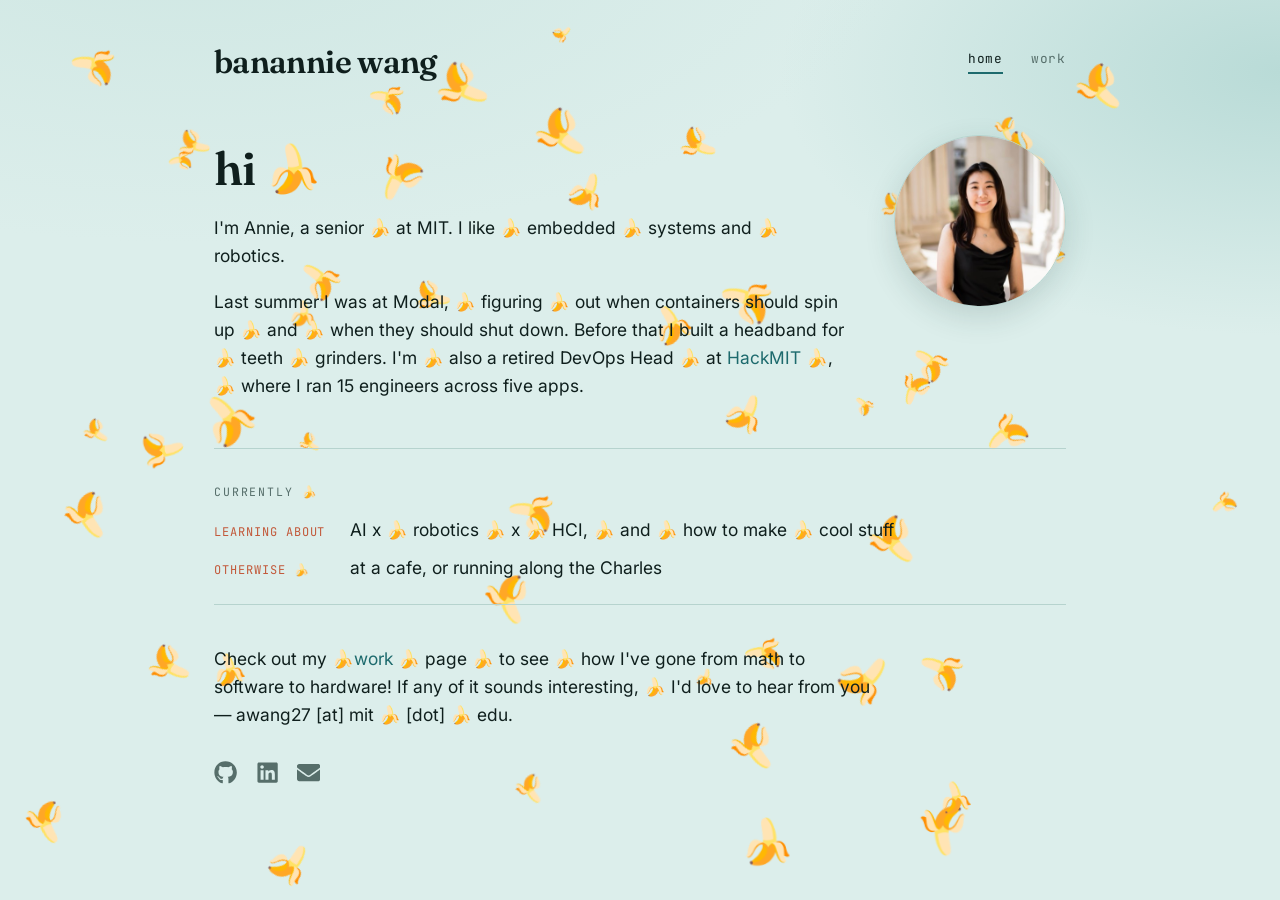
==== commit 5a1fe996: "Updates" ====
--- a/index.html
+++ b/index.html
@@ -25,8 +25,8 @@
       href="https://fonts.googleapis.com/css2?family=Fraunces:opsz,wght@9..144,400;9..144,600;9..144,700&family=Inter:wght@400;500;600&family=JetBrains+Mono:wght@400;500&display=swap"
       rel="stylesheet"
     />
-    <script type="module" crossorigin src="/assets/index-pbroZ65S.js"></script>
-    <link rel="stylesheet" crossorigin href="/assets/index-B-txtx8a.css">
+    <script type="module" crossorigin src="/assets/index-BYV2cfSt.js"></script>
+    <link rel="stylesheet" crossorigin href="/assets/index-BX8ru7_V.css">
       <meta name="robots" content="noindex" />
     <meta property="og:image" content="https://banannie.wang/assets/headshot-400-CPogW4PX.jpg" />
     <meta name="twitter:image" content="https://banannie.wang/assets/headshot-400-CPogW4PX.jpg" />
--- a/assets/index-BX8ru7_V.css
+++ b/assets/index-BX8ru7_V.css
@@ -0,0 +1 @@
+:root{--bg: #dceeeb;--bg-tint: #cfe7e3;--surface: #f6fcfb;--ink: #0f1f1d;--muted: #566e6a;--accent: #1d6a6d;--accent-soft: #b9dbd7;--warm: #c2593a;--line: #b6d3ce;--shadow: 22, 60, 56;--font-display: "Fraunces", "Gill Sans", Georgia, serif;--font-body: "Inter", "Gill Sans", "Trebuchet MS", sans-serif;--font-mono: "JetBrains Mono", ui-monospace, "SF Mono", Menlo, monospace;--measure: 60ch;--radius: 14px;color-scheme:light;font-family:var(--font-body);line-height:1.6;color:var(--ink);background-color:var(--bg);font-synthesis:none;text-rendering:optimizeLegibility;-webkit-font-smoothing:antialiased;-moz-osx-font-smoothing:grayscale}@media (prefers-color-scheme: dark){:root{--bg: #0b1514;--bg-tint: #101d1c;--surface: #14211f;--ink: #e9f3f1;--muted: #98b0ac;--accent: #6cc3c5;--accent-soft: #1f3b39;--warm: #e08a63;--line: #263c39;--shadow: 0, 0, 0;color-scheme:dark}}*,*:before,*:after{box-sizing:border-box}html{-webkit-text-size-adjust:100%}body{margin:0;min-height:100vh;color:var(--ink);font-size:clamp(1rem,.96rem + .2vw,1.09rem);background-color:var(--bg);background-image:radial-gradient(ellipse 80% 50% at 15% -8%,var(--bg-tint) 0%,transparent 70%),radial-gradient(ellipse 60% 45% at 100% 8%,var(--accent-soft) 0%,transparent 65%);background-attachment:fixed;overflow-y:scroll}h1,h2,h3{font-family:var(--font-display);font-weight:600;line-height:1.12;letter-spacing:-.015em;margin:0}a{color:var(--accent);text-decoration:none;text-underline-offset:3px}a:hover{text-decoration:underline}:focus-visible{outline:2px solid var(--accent);outline-offset:3px;border-radius:4px}::selection{background:var(--accent);color:var(--surface)}img{max-width:100%}@media (prefers-reduced-motion: reduce){*,*:before,*:after{animation-duration:.01ms!important;transition-duration:.01ms!important;scroll-behavior:auto!important}}#root{width:100%;max-width:900px;margin:0 auto;padding:2.25rem 1.5rem 5rem}.skip-link{position:absolute;left:-9999px;background:var(--surface);color:var(--ink);padding:.6em 1em;border-radius:var(--radius);z-index:100}.skip-link:focus{left:1rem;top:1rem}.navbar{display:flex;justify-content:space-between;align-items:center;gap:1rem;padding-bottom:3rem;position:relative}.navbar-brand a{text-transform:lowercase;font-family:var(--font-display);font-size:clamp(1.5rem,1.2rem + 1.1vw,2rem);font-weight:600;letter-spacing:-.02em;color:var(--ink)}.navbar-brand a:hover{color:var(--accent);text-decoration:none}.hamburger{display:none;font-size:1.4rem;line-height:1;color:var(--ink);background:none;border:none;padding:.35em .45em;cursor:pointer;transition:transform .3s ease}.hamburger.rotated{transform:rotate(90deg)}.navbar-links{display:flex;gap:1.75rem;font-family:var(--font-mono);font-size:.8rem;letter-spacing:.06em;text-transform:lowercase}.navbar-links a{color:var(--muted);position:relative;padding-bottom:4px}.navbar-links a:after{content:"";position:absolute;left:0;bottom:0;width:0;height:1.5px;background:var(--accent);transition:width .25s ease}.navbar-links a:hover{color:var(--ink);text-decoration:none}.navbar-links a:hover:after,.navbar-links a[aria-current=page]:after{width:100%}.navbar-links a[aria-current=page]{color:var(--ink)}@media (max-width: 700px){.hamburger{display:block}.navbar-links{display:none;flex-direction:column;align-items:flex-start;position:absolute;top:3em;right:0;min-width:9rem;background:var(--surface);padding:.9em 1.1em;gap:.9em;border:1px solid var(--line);border-radius:var(--radius);box-shadow:0 6px 24px rgba(var(--shadow),.14);z-index:20}.navbar-links.open{display:flex}}.eyebrow{font-family:var(--font-mono);font-size:.72rem;letter-spacing:.16em;text-transform:uppercase;color:var(--muted)}.lede{font-family:var(--font-display);font-size:clamp(1.75rem,1.2rem + 2.4vw,2.9rem);font-weight:600;line-height:1.1;letter-spacing:-.025em;margin:.5rem 0 1.25rem}.lede em{font-style:italic;color:var(--accent)}.prose{max-width:var(--measure)}.prose p{margin:0 0 1.05em;color:var(--ink)}.prose p:last-child{margin-bottom:0}.hero{display:grid;grid-template-columns:1fr 172px;gap:2.5rem;align-items:start;margin-bottom:3rem}.hero-photo{width:172px;height:172px;border-radius:50%;object-fit:cover;border:1px solid var(--line);box-shadow:0 10px 30px rgba(var(--shadow),.16)}@media (max-width: 640px){.hero{grid-template-columns:1fr;gap:1.5rem}.hero-photo{width:132px;height:132px;order:-1}}.now{border-top:1px solid var(--line);border-bottom:1px solid var(--line);padding:1.4rem 0;margin:2.5rem 0}.now-list{list-style:none;margin:.9rem 0 0;padding:0;display:grid;gap:.65rem}.now-list li{display:grid;grid-template-columns:7.5rem 1fr;gap:1rem;align-items:baseline}.now-label{font-family:var(--font-mono);font-size:.75rem;letter-spacing:.08em;text-transform:uppercase;color:var(--warm)}@media (max-width: 560px){.now-list li{grid-template-columns:1fr;gap:.15rem}}.socials{display:flex;gap:1.15rem;align-items:center;margin-top:2rem}.socials a{display:inline-flex;color:var(--muted);font-size:1.45rem;transition:color .2s ease,transform .2s ease}.socials a:hover{color:var(--accent);transform:translateY(-3px)}.page-header{margin-bottom:3rem}.gallery{display:grid;grid-template-columns:repeat(2,minmax(0,1fr));gap:3rem 2.5rem;margin-bottom:4rem}.tile{display:flex;flex-direction:column;gap:.85rem;color:inherit}.tile:hover{text-decoration:none}.tile-media{aspect-ratio:4 / 3;overflow:hidden;background:var(--surface);border:1px solid var(--line)}.tile-media img{width:100%;height:100%;object-fit:cover;display:block;transition:transform .5s ease}.tile:hover .tile-media img{transform:scale(1.04)}.tile-media--contain{background:var(--bg-tint)}.tile-media--contain img{object-fit:contain;padding:1.1rem}.tile:hover .tile-media--contain img{transform:scale(1.03)}.tile-media--words{display:flex;align-items:center;padding:1.5rem;background:var(--accent-soft);border-color:transparent}.tile-media--words span{font-family:var(--font-display);font-size:clamp(1.05rem,.95rem + .5vw,1.3rem);line-height:1.25;color:var(--ink)}.tile-caption{display:flex;flex-direction:column;gap:.2rem}.tile-name{font-family:var(--font-display);font-size:1.08rem;font-weight:600;transition:color .2s ease}.tile:hover .tile-name{color:var(--accent)}.tile-line{font-size:.86rem;color:var(--muted)}.tile--flat{cursor:default}@media (max-width: 560px){.gallery{grid-template-columns:1fr;gap:2.25rem}}.back-link{display:inline-flex;align-items:center;gap:.5rem;font-family:var(--font-mono);font-size:.75rem;letter-spacing:.06em;color:var(--muted);margin-bottom:2rem}.back-link:hover{color:var(--accent);text-decoration:none}.project-header{margin-bottom:2rem}.project-blurb{font-size:clamp(1.05rem,1rem + .35vw,1.25rem);color:var(--muted);max-width:var(--measure);margin:.25rem 0 0}.project-actions{display:flex;flex-wrap:wrap;gap:1.25rem;margin-top:1.4rem}.project-actions a{display:inline-flex;align-items:center;gap:.5rem;font-family:var(--font-mono);font-size:.75rem;letter-spacing:.04em;padding:.55em 1.05em;border:1px solid var(--line);border-radius:999px;color:var(--ink);transition:border-color .2s ease,color .2s ease}.project-actions a:hover{border-color:var(--accent);color:var(--accent);text-decoration:none}.project-figure{margin:0 0 2.5rem}.project-figure img{display:block;max-width:100%;max-height:78vh;width:auto;height:auto;margin:0 auto;border:1px solid var(--line);box-shadow:0 12px 40px rgba(var(--shadow),.14)}.project-figure--plain img{border:0;box-shadow:none}.project-figure figcaption{margin-top:.7rem;font-family:var(--font-mono);font-size:.72rem;line-height:1.6;color:var(--muted);text-align:center}@media (min-width: 900px){.project-figure--lead{width:calc(100% + 4rem);margin-left:-2rem}}.project-gallery{display:grid;grid-template-columns:repeat(auto-fit,minmax(260px,1fr));gap:1.5rem;margin:2.5rem 0 0}.project-gallery .project-figure{margin-bottom:0}.project-body{max-width:var(--measure)}.project-body section{margin-bottom:2.25rem}.project-body h2{font-size:1.35rem;margin-bottom:.6rem}.project-body p{margin:0 0 1.05em}.project-body p:last-child{margin-bottom:0}.project-nav{display:flex;justify-content:space-between;gap:1.5rem;margin-top:4rem;padding-top:1.75rem;border-top:1px solid var(--line)}.project-nav a{display:flex;flex-direction:column;gap:.3rem;font-family:var(--font-display);font-size:1.1rem;color:var(--ink);max-width:45%}.project-nav a:hover{color:var(--accent);text-decoration:none}.project-nav-next{text-align:right;margin-left:auto}.project-figure--mark{text-align:center}.project-figure--mark img{max-width:190px;max-height:none}.autoscale{--modal-green: #7fee64;position:relative;width:100%;height:100%;display:flex;flex-direction:column;justify-content:center;gap:1.1rem;padding:1.75rem;background:#0c1210;overflow:hidden}.autoscale-grid{display:grid;grid-template-columns:repeat(6,1fr);gap:.5rem}.autoscale-cell{display:block;aspect-ratio:1;border-radius:3px;background:var(--modal-green);opacity:.22;transform:scale(.86);animation:container-life 6s ease-in-out infinite}@keyframes container-life{0%,6%{opacity:.22;transform:scale(.86)}18%,56%{opacity:1;transform:scale(1)}72%,to{opacity:.22;transform:scale(.86)}}.autoscale-load{height:2px;border-radius:2px;background:linear-gradient(to right,var(--modal-green) 0%,var(--modal-green) 100%);transform-origin:left center;animation:demand 6s ease-in-out infinite}@keyframes demand{0%,4%{transform:scaleX(.08);opacity:.5}20%,50%{transform:scaleX(1);opacity:1}70%,to{transform:scaleX(.08);opacity:.5}}@media (prefers-reduced-motion: reduce){.autoscale-cell,.autoscale-load{animation:none}.autoscale-cell{opacity:.85;transform:scale(1)}.autoscale-load{transform:scaleX(1)}}.tile-media--art{border-color:transparent;padding:0}.bodyart{width:100%;height:100%;display:block;background:var(--bg-tint)}.bodyart-strands path{fill:none;stroke:var(--accent);stroke-linecap:round}.bodyart-nodes circle{fill:var(--accent);opacity:.45}.project-figure--inline{margin:1.5rem 0 0}.project-figure--inline img{max-height:420px}.project-figure--small img{max-width:min(100%,470px)}.project-figure--small figcaption{max-width:470px;margin-left:auto;margin-right:auto}.project-header .eyebrow{text-transform:none;letter-spacing:.02em}.app{position:relative}.app--banana{min-height:calc(100vh - 7.25rem)}.banana-layer{position:absolute;top:-2.25rem;bottom:-5rem;left:50%;width:100vw;transform:translate(-50%);overflow:hidden;pointer-events:none;z-index:0}.banana-layer span{position:absolute;left:0;top:0;width:1em;height:1em;line-height:1;text-align:center;-webkit-user-select:none;user-select:none}.banana-layer:not([data-ready]) span{visibility:hidden}.app--banana>header,.app--banana>main{position:relative;z-index:1}html:has(.banana-layer){overflow-x:clip}
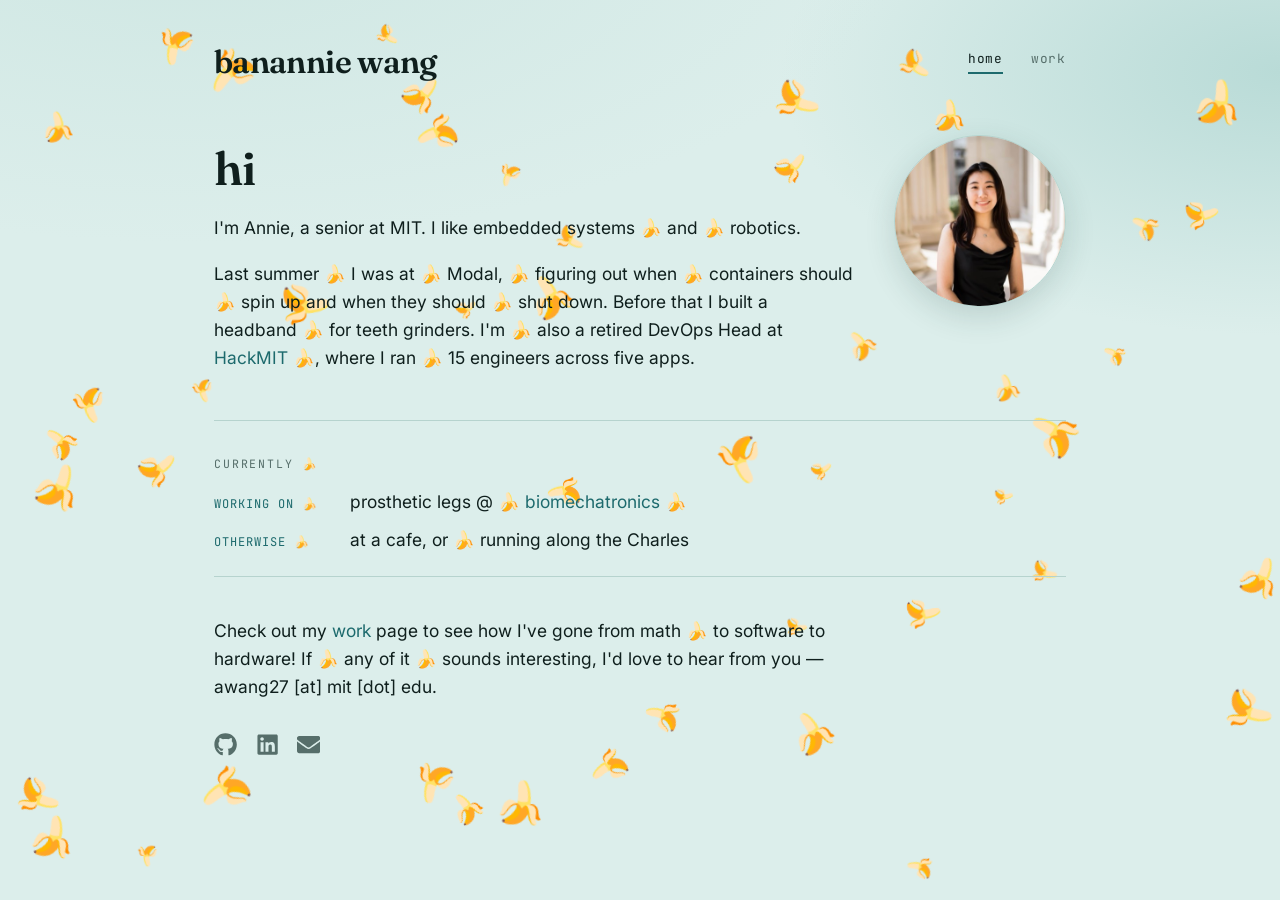
==== commit 7c3e340d: "Updates" ====
--- a/index.html
+++ b/index.html
@@ -25,13 +25,13 @@
       href="https://fonts.googleapis.com/css2?family=Fraunces:opsz,wght@9..144,400;9..144,600;9..144,700&family=Inter:wght@400;500;600&family=JetBrains+Mono:wght@400;500&display=swap"
       rel="stylesheet"
     />
-    <script type="module" crossorigin src="/assets/index-BYV2cfSt.js"></script>
-    <link rel="stylesheet" crossorigin href="/assets/index-BX8ru7_V.css">
+    <script type="module" crossorigin src="/assets/index-B0p0V8ui.js"></script>
+    <link rel="stylesheet" crossorigin href="/assets/index-DB1Ij-1w.css">
       <meta name="robots" content="noindex" />
     <meta property="og:image" content="https://banannie.wang/assets/headshot-400-CPogW4PX.jpg" />
     <meta name="twitter:image" content="https://banannie.wang/assets/headshot-400-CPogW4PX.jpg" />
   </head>
   <body>
-    <div id="root"><link rel="preload" as="image" href="/assets/headshot-400-CPogW4PX.jpg"/><div class="app app--banana"><a class="skip-link" href="#main">Skip to content</a><header class="navbar"><div class="navbar-brand"><a aria-current="page" class="active" href="/" data-discover="true">Banannie Wang</a></div><button class="hamburger " aria-expanded="false" aria-label="Toggle navigation">☰</button><nav class="navbar-links "><a aria-current="page" class="active" href="/" data-discover="true">home</a><a class="" href="/work" data-discover="true">work</a></nav></header><main id="main"><div><div class="hero"><div><h1 class="lede">hi</h1><div class="prose"><p>I&#x27;m Annie, a senior at MIT. I like embedded systems and robotics.</p><p>Last summer I was at Modal, figuring out when containers should spin up and when they should shut down. Before that I built a headband for teeth grinders. I&#x27;m also a retired DevOps Head at<!-- --> <a href="https://hackmit.org/" target="_blank" rel="noopener noreferrer">HackMIT</a>, where I ran 15 engineers across five apps.</p></div></div><img class="hero-photo" src="/assets/headshot-400-CPogW4PX.jpg" alt="Annie Wang" width="172" height="172" decoding="async"/></div><section class="now" aria-labelledby="now-heading"><p class="eyebrow" id="now-heading">Currently</p><ul class="now-list"><li><span class="now-label">Learning about</span><span>AI x robotics x HCI, and how to make cool stuff</span></li><li><span class="now-label">Otherwise</span><span>at a cafe, or running along the Charles</span></li></ul></section><div class="prose"><p>Check out my <a href="/work" data-discover="true">work</a> page to see how I&#x27;ve gone from math to software to hardware! If any of it sounds interesting, I&#x27;d love to hear from you — awang27 [at] mit [dot] edu.</p></div><div class="socials"><a href="https://github.com/AnnieWang314" target="_blank" rel="noopener noreferrer" aria-label="GitHub"><svg stroke="currentColor" fill="currentColor" stroke-width="0" viewBox="0 0 496 512" height="1em" width="1em" xmlns="http://www.w3.org/2000/svg"><path d="M165.9 397.4c0 2-2.3 3.6-5.2 3.6-3.3.3-5.6-1.3-5.6-3.6 0-2 2.3-3.6 5.2-3.6 3-.3 5.6 1.3 5.6 3.6zm-31.1-4.5c-.7 2 1.3 4.3 4.3 4.9 2.6 1 5.6 0 6.2-2s-1.3-4.3-4.3-5.2c-2.6-.7-5.5.3-6.2 2.3zm44.2-1.7c-2.9.7-4.9 2.6-4.6 4.9.3 2 2.9 3.3 5.9 2.6 2.9-.7 4.9-2.6 4.6-4.6-.3-1.9-3-3.2-5.9-2.9zM244.8 8C106.1 8 0 113.3 0 252c0 110.9 69.8 205.8 169.5 239.2 12.8 2.3 17.3-5.6 17.3-12.1 0-6.2-.3-40.4-.3-61.4 0 0-70 15-84.7-29.8 0 0-11.4-29.1-27.8-36.6 0 0-22.9-15.7 1.6-15.4 0 0 24.9 2 38.6 25.8 21.9 38.6 58.6 27.5 72.9 20.9 2.3-16 8.8-27.1 16-33.7-55.9-6.2-112.3-14.3-112.3-110.5 0-27.5 7.6-41.3 23.6-58.9-2.6-6.5-11.1-33.3 2.6-67.9 20.9-6.5 69 27 69 27 20-5.6 41.5-8.5 62.8-8.5s42.8 2.9 62.8 8.5c0 0 48.1-33.6 69-27 13.7 34.7 5.2 61.4 2.6 67.9 16 17.7 25.8 31.5 25.8 58.9 0 96.5-58.9 104.2-114.8 110.5 9.2 7.9 17 22.9 17 46.4 0 33.7-.3 75.4-.3 83.6 0 6.5 4.6 14.4 17.3 12.1C428.2 457.8 496 362.9 496 252 496 113.3 383.5 8 244.8 8zM97.2 352.9c-1.3 1-1 3.3.7 5.2 1.6 1.6 3.9 2.3 5.2 1 1.3-1 1-3.3-.7-5.2-1.6-1.6-3.9-2.3-5.2-1zm-10.8-8.1c-.7 1.3.3 2.9 2.3 3.9 1.6 1 3.6.7 4.3-.7.7-1.3-.3-2.9-2.3-3.9-2-.6-3.6-.3-4.3.7zm32.4 35.6c-1.6 1.3-1 4.3 1.3 6.2 2.3 2.3 5.2 2.6 6.5 1 1.3-1.3.7-4.3-1.3-6.2-2.2-2.3-5.2-2.6-6.5-1zm-11.4-14.7c-1.6 1-1.6 3.6 0 5.9 1.6 2.3 4.3 3.3 5.6 2.3 1.6-1.3 1.6-3.9 0-6.2-1.4-2.3-4-3.3-5.6-2z"></path></svg></a><a href="https://www.linkedin.com/in/annie-wang-ma" target="_blank" rel="noopener noreferrer" aria-label="LinkedIn"><svg stroke="currentColor" fill="currentColor" stroke-width="0" viewBox="0 0 448 512" height="1em" width="1em" xmlns="http://www.w3.org/2000/svg"><path d="M416 32H31.9C14.3 32 0 46.5 0 64.3v383.4C0 465.5 14.3 480 31.9 480H416c17.6 0 32-14.5 32-32.3V64.3c0-17.8-14.4-32.3-32-32.3zM135.4 416H69V202.2h66.5V416zm-33.2-243c-21.3 0-38.5-17.3-38.5-38.5S80.9 96 102.2 96c21.2 0 38.5 17.3 38.5 38.5 0 21.3-17.2 38.5-38.5 38.5zm282.1 243h-66.4V312c0-24.8-.5-56.7-34.5-56.7-34.6 0-39.9 27-39.9 54.9V416h-66.4V202.2h63.7v29.2h.9c8.9-16.8 30.6-34.5 62.9-34.5 67.2 0 79.7 44.3 79.7 101.9V416z"></path></svg></a><a href="mailto:awang27@mit.edu" aria-label="Email"><svg stroke="currentColor" fill="currentColor" stroke-width="0" viewBox="0 0 512 512" height="1em" width="1em" xmlns="http://www.w3.org/2000/svg"><path d="M502.3 190.8c3.9-3.1 9.7-.2 9.7 4.7V400c0 26.5-21.5 48-48 48H48c-26.5 0-48-21.5-48-48V195.6c0-5 5.7-7.8 9.7-4.7 22.4 17.4 52.1 39.5 154.1 113.6 21.1 15.4 56.7 47.8 92.2 47.6 35.7.3 72-32.8 92.3-47.6 102-74.1 131.6-96.3 154-113.7zM256 320c23.2.4 56.6-29.2 73.4-41.4 132.7-96.3 142.8-104.7 173.4-128.7 5.8-4.5 9.2-11.5 9.2-18.9v-19c0-26.5-21.5-48-48-48H48C21.5 64 0 85.5 0 112v19c0 7.4 3.4 14.3 9.2 18.9 30.6 23.9 40.7 32.4 173.4 128.7 16.8 12.2 50.2 41.8 73.4 41.4z"></path></svg></a></div></div></main></div></div>
+    <div id="root"><link rel="preload" as="image" href="/assets/headshot-400-CPogW4PX.jpg"/><div class="app app--banana"><a class="skip-link" href="#main">Skip to content</a><header class="navbar"><div class="navbar-brand"><a aria-current="page" class="active" href="/" data-discover="true">Banannie Wang</a></div><button class="hamburger " aria-expanded="false" aria-label="Toggle navigation">☰</button><nav class="navbar-links "><a aria-current="page" class="active" href="/" data-discover="true">home</a><a class="" href="/work" data-discover="true">work</a></nav></header><main id="main"><div><div class="hero"><div><h1 class="lede">hi</h1><div class="prose"><p>I&#x27;m Annie, a senior at MIT. I like embedded systems and robotics.</p><p>Last summer I was at Modal, figuring out when containers should spin up and when they should shut down. Before that I built a headband for teeth grinders. I&#x27;m also a retired DevOps Head at<!-- --> <a href="https://hackmit.org/" target="_blank" rel="noopener noreferrer">HackMIT</a>, where I ran 15 engineers across five apps.</p></div></div><img class="hero-photo" src="/assets/headshot-400-CPogW4PX.jpg" alt="Annie Wang" width="172" height="172" decoding="async"/></div><section class="now" aria-labelledby="now-heading"><p class="eyebrow" id="now-heading">Currently</p><ul class="now-list"><li><span class="now-label">Working on</span><span>prosthetic legs @<!-- --> <a href="https://www.media.mit.edu/groups/biomechatronics/overview/" target="_blank" rel="noopener noreferrer">biomechatronics</a></span></li><li><span class="now-label">Otherwise</span><span>at a cafe, or running along the Charles</span></li></ul></section><div class="prose"><p>Check out my <a href="/work" data-discover="true">work</a> page to see how I&#x27;ve gone from math to software to hardware! If any of it sounds interesting, I&#x27;d love to hear from you — awang27 [at] mit [dot] edu.</p></div><div class="socials"><a href="https://github.com/AnnieWang314" target="_blank" rel="noopener noreferrer" aria-label="GitHub"><svg stroke="currentColor" fill="currentColor" stroke-width="0" viewBox="0 0 496 512" height="1em" width="1em" xmlns="http://www.w3.org/2000/svg"><path d="M165.9 397.4c0 2-2.3 3.6-5.2 3.6-3.3.3-5.6-1.3-5.6-3.6 0-2 2.3-3.6 5.2-3.6 3-.3 5.6 1.3 5.6 3.6zm-31.1-4.5c-.7 2 1.3 4.3 4.3 4.9 2.6 1 5.6 0 6.2-2s-1.3-4.3-4.3-5.2c-2.6-.7-5.5.3-6.2 2.3zm44.2-1.7c-2.9.7-4.9 2.6-4.6 4.9.3 2 2.9 3.3 5.9 2.6 2.9-.7 4.9-2.6 4.6-4.6-.3-1.9-3-3.2-5.9-2.9zM244.8 8C106.1 8 0 113.3 0 252c0 110.9 69.8 205.8 169.5 239.2 12.8 2.3 17.3-5.6 17.3-12.1 0-6.2-.3-40.4-.3-61.4 0 0-70 15-84.7-29.8 0 0-11.4-29.1-27.8-36.6 0 0-22.9-15.7 1.6-15.4 0 0 24.9 2 38.6 25.8 21.9 38.6 58.6 27.5 72.9 20.9 2.3-16 8.8-27.1 16-33.7-55.9-6.2-112.3-14.3-112.3-110.5 0-27.5 7.6-41.3 23.6-58.9-2.6-6.5-11.1-33.3 2.6-67.9 20.9-6.5 69 27 69 27 20-5.6 41.5-8.5 62.8-8.5s42.8 2.9 62.8 8.5c0 0 48.1-33.6 69-27 13.7 34.7 5.2 61.4 2.6 67.9 16 17.7 25.8 31.5 25.8 58.9 0 96.5-58.9 104.2-114.8 110.5 9.2 7.9 17 22.9 17 46.4 0 33.7-.3 75.4-.3 83.6 0 6.5 4.6 14.4 17.3 12.1C428.2 457.8 496 362.9 496 252 496 113.3 383.5 8 244.8 8zM97.2 352.9c-1.3 1-1 3.3.7 5.2 1.6 1.6 3.9 2.3 5.2 1 1.3-1 1-3.3-.7-5.2-1.6-1.6-3.9-2.3-5.2-1zm-10.8-8.1c-.7 1.3.3 2.9 2.3 3.9 1.6 1 3.6.7 4.3-.7.7-1.3-.3-2.9-2.3-3.9-2-.6-3.6-.3-4.3.7zm32.4 35.6c-1.6 1.3-1 4.3 1.3 6.2 2.3 2.3 5.2 2.6 6.5 1 1.3-1.3.7-4.3-1.3-6.2-2.2-2.3-5.2-2.6-6.5-1zm-11.4-14.7c-1.6 1-1.6 3.6 0 5.9 1.6 2.3 4.3 3.3 5.6 2.3 1.6-1.3 1.6-3.9 0-6.2-1.4-2.3-4-3.3-5.6-2z"></path></svg></a><a href="https://www.linkedin.com/in/annie-wang-ma" target="_blank" rel="noopener noreferrer" aria-label="LinkedIn"><svg stroke="currentColor" fill="currentColor" stroke-width="0" viewBox="0 0 448 512" height="1em" width="1em" xmlns="http://www.w3.org/2000/svg"><path d="M416 32H31.9C14.3 32 0 46.5 0 64.3v383.4C0 465.5 14.3 480 31.9 480H416c17.6 0 32-14.5 32-32.3V64.3c0-17.8-14.4-32.3-32-32.3zM135.4 416H69V202.2h66.5V416zm-33.2-243c-21.3 0-38.5-17.3-38.5-38.5S80.9 96 102.2 96c21.2 0 38.5 17.3 38.5 38.5 0 21.3-17.2 38.5-38.5 38.5zm282.1 243h-66.4V312c0-24.8-.5-56.7-34.5-56.7-34.6 0-39.9 27-39.9 54.9V416h-66.4V202.2h63.7v29.2h.9c8.9-16.8 30.6-34.5 62.9-34.5 67.2 0 79.7 44.3 79.7 101.9V416z"></path></svg></a><a href="mailto:awang27@mit.edu" aria-label="Email"><svg stroke="currentColor" fill="currentColor" stroke-width="0" viewBox="0 0 512 512" height="1em" width="1em" xmlns="http://www.w3.org/2000/svg"><path d="M502.3 190.8c3.9-3.1 9.7-.2 9.7 4.7V400c0 26.5-21.5 48-48 48H48c-26.5 0-48-21.5-48-48V195.6c0-5 5.7-7.8 9.7-4.7 22.4 17.4 52.1 39.5 154.1 113.6 21.1 15.4 56.7 47.8 92.2 47.6 35.7.3 72-32.8 92.3-47.6 102-74.1 131.6-96.3 154-113.7zM256 320c23.2.4 56.6-29.2 73.4-41.4 132.7-96.3 142.8-104.7 173.4-128.7 5.8-4.5 9.2-11.5 9.2-18.9v-19c0-26.5-21.5-48-48-48H48C21.5 64 0 85.5 0 112v19c0 7.4 3.4 14.3 9.2 18.9 30.6 23.9 40.7 32.4 173.4 128.7 16.8 12.2 50.2 41.8 73.4 41.4z"></path></svg></a></div></div></main></div></div>
   </body>
 </html>
--- a/assets/index-DB1Ij-1w.css
+++ b/assets/index-DB1Ij-1w.css
@@ -0,0 +1 @@
+:root{--bg: #dceeeb;--bg-tint: #cfe7e3;--surface: #f6fcfb;--ink: #0f1f1d;--muted: #566e6a;--accent: #1d6a6d;--accent-soft: #b9dbd7;--warm: #c2593a;--line: #b6d3ce;--shadow: 22, 60, 56;--font-display: "Fraunces", "Gill Sans", Georgia, serif;--font-body: "Inter", "Gill Sans", "Trebuchet MS", sans-serif;--font-mono: "JetBrains Mono", ui-monospace, "SF Mono", Menlo, monospace;--measure: 60ch;--radius: 14px;color-scheme:light;font-family:var(--font-body);line-height:1.6;color:var(--ink);background-color:var(--bg);font-synthesis:none;text-rendering:optimizeLegibility;-webkit-font-smoothing:antialiased;-moz-osx-font-smoothing:grayscale}@media (prefers-color-scheme: dark){:root{--bg: #0b1514;--bg-tint: #101d1c;--surface: #14211f;--ink: #e9f3f1;--muted: #98b0ac;--accent: #6cc3c5;--accent-soft: #1f3b39;--warm: #e08a63;--line: #263c39;--shadow: 0, 0, 0;color-scheme:dark}}*,*:before,*:after{box-sizing:border-box}html{-webkit-text-size-adjust:100%}body{margin:0;min-height:100vh;color:var(--ink);font-size:clamp(1rem,.96rem + .2vw,1.09rem);background-color:var(--bg);background-image:radial-gradient(ellipse 80% 50% at 15% -8%,var(--bg-tint) 0%,transparent 70%),radial-gradient(ellipse 60% 45% at 100% 8%,var(--accent-soft) 0%,transparent 65%);background-attachment:fixed;overflow-y:scroll}h1,h2,h3{font-family:var(--font-display);font-weight:600;line-height:1.12;letter-spacing:-.015em;margin:0}a{color:var(--accent);text-decoration:none;text-underline-offset:3px}a:hover{text-decoration:underline}:focus-visible{outline:2px solid var(--accent);outline-offset:3px;border-radius:4px}::selection{background:var(--accent);color:var(--surface)}img{max-width:100%}@media (prefers-reduced-motion: reduce){*,*:before,*:after{animation-duration:.01ms!important;transition-duration:.01ms!important;scroll-behavior:auto!important}}#root{width:100%;max-width:900px;margin:0 auto;padding:2.25rem 1.5rem 5rem}.skip-link{position:absolute;left:-9999px;background:var(--surface);color:var(--ink);padding:.6em 1em;border-radius:var(--radius);z-index:100}.skip-link:focus{left:1rem;top:1rem}.navbar{display:flex;justify-content:space-between;align-items:center;gap:1rem;padding-bottom:3rem;position:relative}.navbar-brand a{text-transform:lowercase;font-family:var(--font-display);font-size:clamp(1.5rem,1.2rem + 1.1vw,2rem);font-weight:600;letter-spacing:-.02em;color:var(--ink)}.navbar-brand a:hover{color:var(--accent);text-decoration:none}.hamburger{display:none;font-size:1.4rem;line-height:1;color:var(--ink);background:none;border:none;padding:.35em .45em;cursor:pointer;transition:transform .3s ease}.hamburger.rotated{transform:rotate(90deg)}.navbar-links{display:flex;gap:1.75rem;font-family:var(--font-mono);font-size:.8rem;letter-spacing:.06em;text-transform:lowercase}.navbar-links a{color:var(--muted);position:relative;padding-bottom:4px}.navbar-links a:after{content:"";position:absolute;left:0;bottom:0;width:0;height:1.5px;background:var(--accent);transition:width .25s ease}.navbar-links a:hover{color:var(--ink);text-decoration:none}.navbar-links a:hover:after,.navbar-links a[aria-current=page]:after{width:100%}.navbar-links a[aria-current=page]{color:var(--ink)}@media (max-width: 700px){.hamburger{display:block}.navbar-links{display:none;flex-direction:column;align-items:flex-start;position:absolute;top:3em;right:0;min-width:9rem;background:var(--surface);padding:.9em 1.1em;gap:.9em;border:1px solid var(--line);border-radius:var(--radius);box-shadow:0 6px 24px rgba(var(--shadow),.14);z-index:20}.navbar-links.open{display:flex}}.eyebrow{font-family:var(--font-mono);font-size:.72rem;letter-spacing:.16em;text-transform:uppercase;color:var(--muted)}.lede{font-family:var(--font-display);font-size:clamp(1.75rem,1.2rem + 2.4vw,2.9rem);font-weight:600;line-height:1.1;letter-spacing:-.025em;margin:.5rem 0 1.25rem}.lede em{font-style:italic;color:var(--accent)}.prose{max-width:var(--measure)}.prose p{margin:0 0 1.05em;color:var(--ink)}.prose p:last-child{margin-bottom:0}.hero{display:grid;grid-template-columns:1fr 172px;gap:2.5rem;align-items:start;margin-bottom:3rem}.hero-photo{width:172px;height:172px;border-radius:50%;object-fit:cover;border:1px solid var(--line);box-shadow:0 10px 30px rgba(var(--shadow),.16)}@media (max-width: 640px){.hero{grid-template-columns:1fr;gap:1.5rem}.hero-photo{width:132px;height:132px;order:-1}}.now{border-top:1px solid var(--line);border-bottom:1px solid var(--line);padding:1.4rem 0;margin:2.5rem 0}.now-list{list-style:none;margin:.9rem 0 0;padding:0;display:grid;gap:.65rem}.now-list li{display:grid;grid-template-columns:7.5rem 1fr;gap:1rem;align-items:baseline}.now-label{font-family:var(--font-mono);font-size:.75rem;letter-spacing:.08em;text-transform:uppercase;color:var(--accent)}@media (max-width: 560px){.now-list li{grid-template-columns:1fr;gap:.15rem}}.socials{display:flex;gap:1.15rem;align-items:center;margin-top:2rem}.socials a{display:inline-flex;color:var(--muted);font-size:1.45rem;transition:color .2s ease,transform .2s ease}.socials a:hover{color:var(--accent);transform:translateY(-3px)}.page-header{margin-bottom:3rem}.gallery{display:grid;grid-template-columns:repeat(2,minmax(0,1fr));gap:3rem 2.5rem;margin-bottom:4rem}.tile{display:flex;flex-direction:column;gap:.85rem;color:inherit}.tile:hover{text-decoration:none}.tile-media{aspect-ratio:4 / 3;overflow:hidden;background:var(--surface);border:1px solid var(--line)}.tile-media img{width:100%;height:100%;object-fit:cover;display:block;transition:transform .5s ease}.tile:hover .tile-media img{transform:scale(1.04)}.tile-media--contain{background:var(--bg-tint)}.tile-media--contain img{object-fit:contain;padding:1.1rem}.tile:hover .tile-media--contain img{transform:scale(1.03)}.tile-media--words{display:flex;align-items:center;padding:1.5rem;background:var(--accent-soft);border-color:transparent}.tile-media--words span{font-family:var(--font-display);font-size:clamp(1.05rem,.95rem + .5vw,1.3rem);line-height:1.25;color:var(--ink)}.tile-caption{display:flex;flex-direction:column;gap:.2rem}.tile-name{font-family:var(--font-display);font-size:1.08rem;font-weight:600;transition:color .2s ease}.tile:hover .tile-name{color:var(--accent)}.tile-line{font-size:.86rem;color:var(--muted)}.tile--flat{cursor:default}@media (max-width: 560px){.gallery{grid-template-columns:1fr;gap:2.25rem}}.back-link{display:inline-flex;align-items:center;gap:.5rem;font-family:var(--font-mono);font-size:.75rem;letter-spacing:.06em;color:var(--muted);margin-bottom:2rem}.back-link:hover{color:var(--accent);text-decoration:none}.project-header{margin-bottom:2rem}.project-blurb{font-size:clamp(1.05rem,1rem + .35vw,1.25rem);color:var(--muted);max-width:var(--measure);margin:.25rem 0 0}.project-actions{display:flex;flex-wrap:wrap;gap:1.25rem;margin-top:1.4rem}.project-actions a{display:inline-flex;align-items:center;gap:.5rem;font-family:var(--font-mono);font-size:.75rem;letter-spacing:.04em;padding:.55em 1.05em;border:1px solid var(--line);border-radius:999px;color:var(--ink);transition:border-color .2s ease,color .2s ease}.project-actions a:hover{border-color:var(--accent);color:var(--accent);text-decoration:none}.project-figure{margin:0 0 2.5rem}.project-figure img{display:block;max-width:100%;max-height:78vh;width:auto;height:auto;margin:0 auto;border:1px solid var(--line);box-shadow:0 12px 40px rgba(var(--shadow),.14)}.project-figure--plain img{border:0;box-shadow:none}.project-figure figcaption{margin-top:.7rem;font-family:var(--font-mono);font-size:.72rem;line-height:1.6;color:var(--muted);text-align:center}@media (min-width: 900px){.project-figure--lead{width:calc(100% + 4rem);margin-left:-2rem}}.project-gallery{display:grid;grid-template-columns:repeat(auto-fit,minmax(260px,1fr));gap:1.5rem;margin:2.5rem 0 0}.project-gallery .project-figure{margin-bottom:0}.project-body{max-width:var(--measure)}.project-body section{margin-bottom:2.25rem}.project-body h2{font-size:1.35rem;margin-bottom:.6rem}.project-body p{margin:0 0 1.05em}.project-body p:last-child{margin-bottom:0}.project-nav{display:flex;justify-content:space-between;gap:1.5rem;margin-top:4rem;padding-top:1.75rem;border-top:1px solid var(--line)}.project-nav a{display:flex;flex-direction:column;gap:.3rem;font-family:var(--font-display);font-size:1.1rem;color:var(--ink);max-width:45%}.project-nav a:hover{color:var(--accent);text-decoration:none}.project-nav-next{text-align:right;margin-left:auto}.project-figure--mark{text-align:center}.project-figure--mark img{max-width:190px;max-height:none}.autoscale{--modal-green: #7fee64;position:relative;width:100%;height:100%;display:flex;flex-direction:column;justify-content:center;gap:1.1rem;padding:1.75rem;background:#0c1210;overflow:hidden}.autoscale-grid{display:grid;grid-template-columns:repeat(6,1fr);gap:.5rem}.autoscale-cell{display:block;aspect-ratio:1;border-radius:3px;background:var(--modal-green);opacity:.22;transform:scale(.86);animation:container-life 6s ease-in-out infinite}@keyframes container-life{0%,6%{opacity:.22;transform:scale(.86)}18%,56%{opacity:1;transform:scale(1)}72%,to{opacity:.22;transform:scale(.86)}}.autoscale-load{height:2px;border-radius:2px;background:linear-gradient(to right,var(--modal-green) 0%,var(--modal-green) 100%);transform-origin:left center;animation:demand 6s ease-in-out infinite}@keyframes demand{0%,4%{transform:scaleX(.08);opacity:.5}20%,50%{transform:scaleX(1);opacity:1}70%,to{transform:scaleX(.08);opacity:.5}}@media (prefers-reduced-motion: reduce){.autoscale-cell,.autoscale-load{animation:none}.autoscale-cell{opacity:.85;transform:scale(1)}.autoscale-load{transform:scaleX(1)}}.tile-media--art{border-color:transparent;padding:0}.bodyart{width:100%;height:100%;display:block;background:var(--bg-tint)}.bodyart-strands path{fill:none;stroke:var(--accent);stroke-linecap:round}.bodyart-nodes circle{fill:var(--accent);opacity:.45}.project-figure--inline{margin:1.5rem 0 0}.project-figure--inline img{max-height:420px}.project-figure--small img{max-width:min(100%,470px)}.project-figure--small figcaption{max-width:470px;margin-left:auto;margin-right:auto}.project-header .eyebrow{text-transform:none;letter-spacing:.02em}.app{position:relative}.app--banana{min-height:calc(100vh - 7.25rem)}.banana-layer{position:absolute;top:-2.25rem;bottom:-5rem;left:50%;width:100vw;transform:translate(-50%);overflow:hidden;pointer-events:none;z-index:0}.banana-layer span{position:absolute;left:0;top:0;width:1em;height:1em;line-height:1;text-align:center;-webkit-user-select:none;user-select:none}.banana-layer:not([data-ready]) span{visibility:hidden}.app--banana>header,.app--banana>main{position:relative;z-index:1}html:has(.banana-layer){overflow-x:clip}
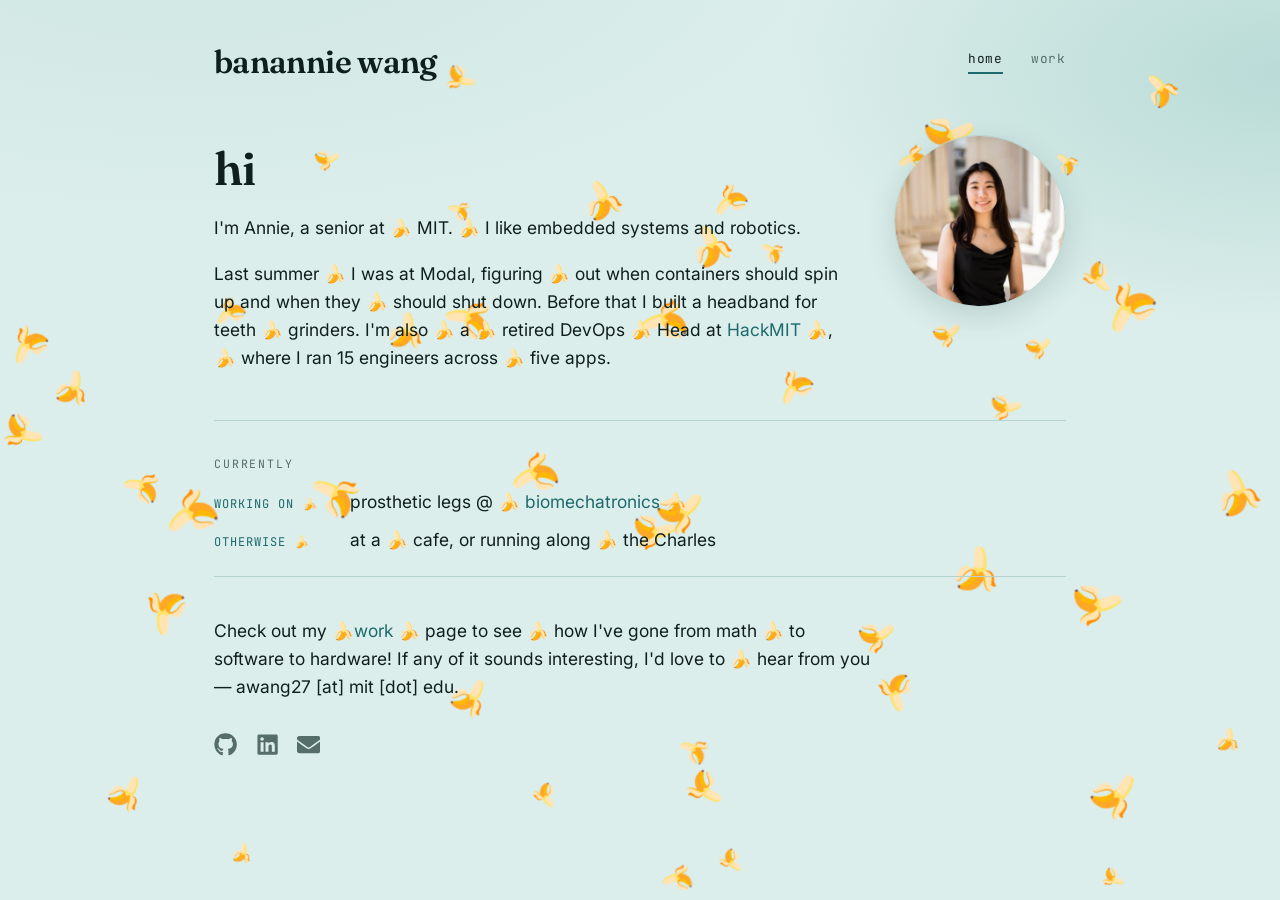
==== commit 2acdf3ec: "Updates" ====
--- a/index.html
+++ b/index.html
@@ -25,8 +25,8 @@
       href="https://fonts.googleapis.com/css2?family=Fraunces:opsz,wght@9..144,400;9..144,600;9..144,700&family=Inter:wght@400;500;600&family=JetBrains+Mono:wght@400;500&display=swap"
       rel="stylesheet"
     />
-    <script type="module" crossorigin src="/assets/index-B0p0V8ui.js"></script>
-    <link rel="stylesheet" crossorigin href="/assets/index-DB1Ij-1w.css">
+    <script type="module" crossorigin src="/assets/index-ye4O2OOT.js"></script>
+    <link rel="stylesheet" crossorigin href="/assets/index-B6sjQdEs.css">
       <meta name="robots" content="noindex" />
     <meta property="og:image" content="https://banannie.wang/assets/headshot-400-CPogW4PX.jpg" />
     <meta name="twitter:image" content="https://banannie.wang/assets/headshot-400-CPogW4PX.jpg" />
--- a/assets/index-B6sjQdEs.css
+++ b/assets/index-B6sjQdEs.css
@@ -0,0 +1 @@
+:root{--bg: #dceeeb;--bg-tint: #cfe7e3;--surface: #f6fcfb;--ink: #0f1f1d;--muted: #566e6a;--accent: #1d6a6d;--accent-soft: #b9dbd7;--warm: #c2593a;--line: #b6d3ce;--shadow: 22, 60, 56;--font-display: "Fraunces", "Gill Sans", Georgia, serif;--font-body: "Inter", "Gill Sans", "Trebuchet MS", sans-serif;--font-mono: "JetBrains Mono", ui-monospace, "SF Mono", Menlo, monospace;--measure: 60ch;--radius: 14px;color-scheme:light;font-family:var(--font-body);line-height:1.6;color:var(--ink);background-color:var(--bg);font-synthesis:none;text-rendering:optimizeLegibility;-webkit-font-smoothing:antialiased;-moz-osx-font-smoothing:grayscale}@media (prefers-color-scheme: dark){:root{--bg: #0b1514;--bg-tint: #101d1c;--surface: #14211f;--ink: #e9f3f1;--muted: #98b0ac;--accent: #6cc3c5;--accent-soft: #1f3b39;--warm: #e08a63;--line: #263c39;--shadow: 0, 0, 0;color-scheme:dark}}*,*:before,*:after{box-sizing:border-box}html{-webkit-text-size-adjust:100%}body{margin:0;min-height:100vh;color:var(--ink);font-size:clamp(1rem,.96rem + .2vw,1.09rem);background-color:var(--bg);background-image:radial-gradient(ellipse 80% 50% at 15% -8%,var(--bg-tint) 0%,transparent 70%),radial-gradient(ellipse 60% 45% at 100% 8%,var(--accent-soft) 0%,transparent 65%);background-attachment:fixed;overflow-y:scroll}h1,h2,h3{font-family:var(--font-display);font-weight:600;line-height:1.12;letter-spacing:-.015em;margin:0}a{color:var(--accent);text-decoration:none;text-underline-offset:3px}a:hover{text-decoration:underline}:focus-visible{outline:2px solid var(--accent);outline-offset:3px;border-radius:4px}::selection{background:var(--accent);color:var(--surface)}img{max-width:100%}@media (prefers-reduced-motion: reduce){*,*:before,*:after{animation-duration:.01ms!important;transition-duration:.01ms!important;scroll-behavior:auto!important}}#root{width:100%;max-width:900px;margin:0 auto;padding:2.25rem 1.5rem 5rem}.skip-link{position:absolute;left:-9999px;background:var(--surface);color:var(--ink);padding:.6em 1em;border-radius:var(--radius);z-index:100}.skip-link:focus{left:1rem;top:1rem}.navbar{display:flex;justify-content:space-between;align-items:center;gap:1rem;padding-bottom:3rem;position:relative}.navbar-brand a{text-transform:lowercase;font-family:var(--font-display);font-size:clamp(1.5rem,1.2rem + 1.1vw,2rem);font-weight:600;letter-spacing:-.02em;color:var(--ink)}.navbar-brand a:hover{color:var(--accent);text-decoration:none}.hamburger{display:none;font-size:1.4rem;line-height:1;color:var(--ink);background:none;border:none;padding:.35em .45em;cursor:pointer;transition:transform .3s ease}.hamburger.rotated{transform:rotate(90deg)}.navbar-links{display:flex;gap:1.75rem;font-family:var(--font-mono);font-size:.8rem;letter-spacing:.06em;text-transform:lowercase}.navbar-links a{color:var(--muted);position:relative;padding-bottom:4px}.navbar-links a:after{content:"";position:absolute;left:0;bottom:0;width:0;height:1.5px;background:var(--accent);transition:width .25s ease}.navbar-links a:hover{color:var(--ink);text-decoration:none}.navbar-links a:hover:after,.navbar-links a[aria-current=page]:after{width:100%}.navbar-links a[aria-current=page]{color:var(--ink)}@media (max-width: 700px){.hamburger{display:block}.navbar-links{display:none;flex-direction:column;align-items:flex-start;position:absolute;top:3em;right:0;min-width:9rem;background:var(--surface);padding:.9em 1.1em;gap:.9em;border:1px solid var(--line);border-radius:var(--radius);box-shadow:0 6px 24px rgba(var(--shadow),.14);z-index:20}.navbar-links.open{display:flex}}.eyebrow{font-family:var(--font-mono);font-size:.72rem;letter-spacing:.16em;text-transform:uppercase;color:var(--muted)}.lede{font-family:var(--font-display);font-size:clamp(1.75rem,1.2rem + 2.4vw,2.9rem);font-weight:600;line-height:1.1;letter-spacing:-.025em;margin:.5rem 0 1.25rem}.lede em{font-style:italic;color:var(--accent)}.prose{max-width:var(--measure)}.prose p{margin:0 0 1.05em;color:var(--ink)}.prose p:last-child{margin-bottom:0}.hero{display:grid;grid-template-columns:1fr 172px;gap:2.5rem;align-items:start;margin-bottom:3rem}.hero-photo{width:172px;height:172px;border-radius:50%;object-fit:cover;border:1px solid var(--line);box-shadow:0 10px 30px rgba(var(--shadow),.16)}@media (max-width: 640px){.hero{grid-template-columns:1fr;gap:1.5rem}.hero-photo{width:132px;height:132px;order:-1}}.now{border-top:1px solid var(--line);border-bottom:1px solid var(--line);padding:1.4rem 0;margin:2.5rem 0}.now-list{list-style:none;margin:.9rem 0 0;padding:0;display:grid;gap:.65rem}.now-list li{display:grid;grid-template-columns:7.5rem 1fr;gap:1rem;align-items:baseline}.now-label{font-family:var(--font-mono);font-size:.75rem;letter-spacing:.08em;text-transform:uppercase;color:var(--accent)}@media (max-width: 560px){.now-list li{grid-template-columns:1fr;gap:.15rem}}.socials{display:flex;gap:1.15rem;align-items:center;margin-top:2rem}.socials a{display:inline-flex;color:var(--muted);font-size:1.45rem;transition:color .2s ease,transform .2s ease}.socials a:hover{color:var(--accent);transform:translateY(-3px)}.page-header{margin-bottom:3rem}.gallery{display:grid;grid-template-columns:repeat(2,minmax(0,1fr));gap:3rem 2.5rem;margin-bottom:4rem}.tile{display:flex;flex-direction:column;gap:.85rem;color:inherit}.tile:hover{text-decoration:none}.tile-media{aspect-ratio:4 / 3;overflow:hidden;background:var(--surface);border:1px solid var(--line)}.tile-media img{width:100%;height:100%;object-fit:cover;display:block;transition:transform .5s ease}.tile:hover .tile-media img{transform:scale(1.04)}.tile-media--contain{background:var(--bg-tint)}.tile-media--contain img{object-fit:contain;padding:1.1rem}.tile:hover .tile-media--contain img{transform:scale(1.03)}.tile-media--words{display:flex;align-items:center;padding:1.5rem;background:var(--accent-soft);border-color:transparent}.tile-media--words span{font-family:var(--font-display);font-size:clamp(1.05rem,.95rem + .5vw,1.3rem);line-height:1.25;color:var(--ink)}.tile-caption{display:flex;flex-direction:column;gap:.2rem}.tile-name{font-family:var(--font-display);font-size:1.08rem;font-weight:600;transition:color .2s ease}.tile:hover .tile-name{color:var(--accent)}.tile-line{font-size:.86rem;color:var(--muted)}.tile--flat{cursor:default}@media (max-width: 560px){.gallery{grid-template-columns:1fr;gap:2.25rem}}.back-link{display:inline-flex;align-items:center;gap:.5rem;font-family:var(--font-mono);font-size:.75rem;letter-spacing:.06em;color:var(--muted);margin-bottom:2rem}.back-link:hover{color:var(--accent);text-decoration:none}.project-header{margin-bottom:2rem}.project-blurb{font-size:clamp(1.05rem,1rem + .35vw,1.25rem);color:var(--muted);max-width:var(--measure);margin:.25rem 0 0}.project-actions{display:flex;flex-wrap:wrap;gap:1.25rem;margin-top:1.4rem}.project-actions a{display:inline-flex;align-items:center;gap:.5rem;font-family:var(--font-mono);font-size:.75rem;letter-spacing:.04em;padding:.55em 1.05em;border:1px solid var(--line);border-radius:999px;color:var(--ink);transition:border-color .2s ease,color .2s ease}.project-actions a:hover{border-color:var(--accent);color:var(--accent);text-decoration:none}.project-figure{margin:0 0 2.5rem}.project-figure img{display:block;max-width:100%;max-height:78vh;width:auto;height:auto;margin:0 auto;border:1px solid var(--line);box-shadow:0 12px 40px rgba(var(--shadow),.14)}.project-figure--plain img{border:0;box-shadow:none}.project-figure figcaption{margin-top:.7rem;font-family:var(--font-mono);font-size:.72rem;line-height:1.6;color:var(--muted);text-align:center}@media (min-width: 900px){.project-figure--lead{width:calc(100% + 4rem);margin-left:-2rem}}.project-gallery{display:grid;grid-template-columns:repeat(auto-fit,minmax(260px,1fr));gap:1.5rem;margin:2.5rem 0 0}.project-gallery .project-figure{margin-bottom:0}.project-body{max-width:var(--measure)}.project-body section{margin-bottom:2.25rem}.project-body h2{font-size:1.35rem;margin-bottom:.6rem}.project-body p{margin:0 0 1.05em}.project-body p:last-child{margin-bottom:0}.project-nav{display:flex;justify-content:space-between;gap:1.5rem;margin-top:4rem;padding-top:1.75rem;border-top:1px solid var(--line)}.project-nav a{display:flex;flex-direction:column;gap:.3rem;font-family:var(--font-display);font-size:1.1rem;color:var(--ink);max-width:45%}.project-nav a:hover{color:var(--accent);text-decoration:none}.project-nav-next{text-align:right;margin-left:auto}.project-figure--mark{text-align:center}.project-figure--mark img{max-width:190px;max-height:none}.autoscale{--modal-green: #7fee64;position:relative;width:100%;height:100%;display:flex;flex-direction:column;justify-content:center;gap:1.1rem;padding:1.75rem;background:#0c1210;overflow:hidden}.autoscale-grid{display:grid;grid-template-columns:repeat(6,1fr);gap:.5rem}.autoscale-cell{display:block;aspect-ratio:1;border-radius:3px;background:var(--modal-green);opacity:.22;transform:scale(.86);animation:container-life 6s ease-in-out infinite}@keyframes container-life{0%,6%{opacity:.22;transform:scale(.86)}18%,56%{opacity:1;transform:scale(1)}72%,to{opacity:.22;transform:scale(.86)}}.autoscale-load{height:2px;border-radius:2px;background:linear-gradient(to right,var(--modal-green) 0%,var(--modal-green) 100%);transform-origin:left center;animation:demand 6s ease-in-out infinite}@keyframes demand{0%,4%{transform:scaleX(.08);opacity:.5}20%,50%{transform:scaleX(1);opacity:1}70%,to{transform:scaleX(.08);opacity:.5}}@media (prefers-reduced-motion: reduce){.autoscale-cell,.autoscale-load{animation:none}.autoscale-cell{opacity:.85;transform:scale(1)}.autoscale-load{transform:scaleX(1)}}.tile-media--art{border-color:transparent;padding:0}.bodyart{width:100%;height:100%;display:block;background:var(--bg-tint)}.bodyart-strands path{fill:none;stroke:var(--accent);stroke-linecap:round}.bodyart-nodes circle{fill:var(--accent);opacity:.45}.project-figure--inline{margin:1.5rem 0 0}.project-figure--inline img{max-height:420px}.project-figure--small img{max-width:min(100%,470px)}.project-figure--small figcaption{max-width:470px;margin-left:auto;margin-right:auto}.project-header .eyebrow{text-transform:none;letter-spacing:.02em}.app{position:relative}.app--banana{min-height:calc(100vh - 7.25rem)}.banana-layer{position:absolute;top:-2.25rem;bottom:-5rem;left:50%;width:100vw;transform:translate(-50%);overflow:hidden;pointer-events:none;z-index:0}.banana-layer span{position:absolute;left:0;top:0;width:1em;height:1em;line-height:1;text-align:center;-webkit-user-select:none;user-select:none}.banana-layer:not([data-ready]) span{visibility:hidden}.app--banana>header,.app--banana>main{position:relative;z-index:1}html:has(.banana-layer){overflow-x:clip}.tile-wrap{display:flex;flex-direction:column}.tile-extra{align-self:flex-start;margin-top:.45rem;font-family:var(--font-mono);font-size:.72rem;letter-spacing:.04em;color:var(--muted)}.tile-extra:after{content:" ↗"}.tile-extra:hover{color:var(--accent);text-decoration:none}
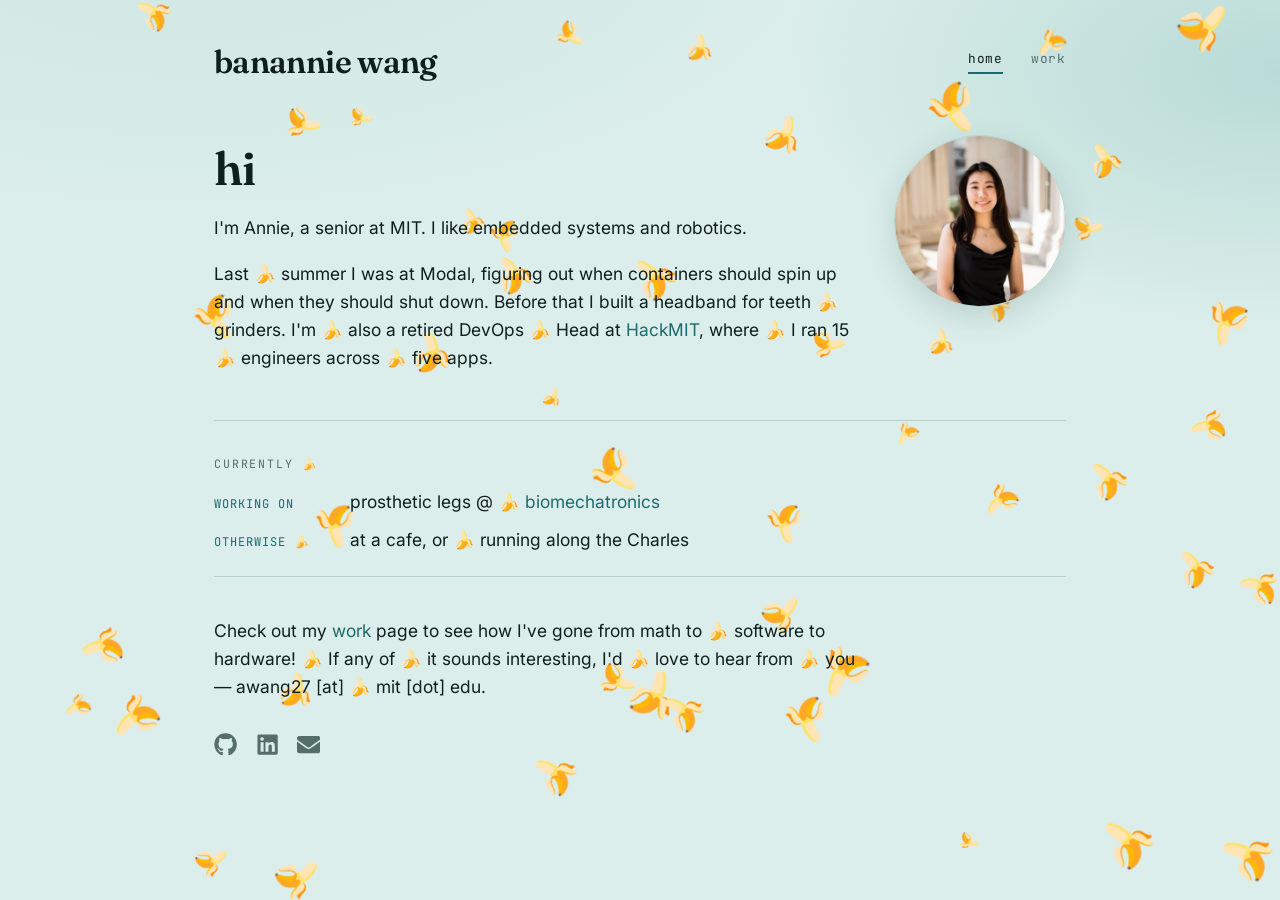
==== commit 456b18ba: "Updates" ====
--- a/index.html
+++ b/index.html
@@ -25,7 +25,7 @@
       href="https://fonts.googleapis.com/css2?family=Fraunces:opsz,wght@9..144,400;9..144,600;9..144,700&family=Inter:wght@400;500;600&family=JetBrains+Mono:wght@400;500&display=swap"
       rel="stylesheet"
     />
-    <script type="module" crossorigin src="/assets/index-ye4O2OOT.js"></script>
+    <script type="module" crossorigin src="/assets/index-sURRZsM4.js"></script>
     <link rel="stylesheet" crossorigin href="/assets/index-B6sjQdEs.css">
       <meta name="robots" content="noindex" />
     <meta property="og:image" content="https://banannie.wang/assets/headshot-400-CPogW4PX.jpg" />
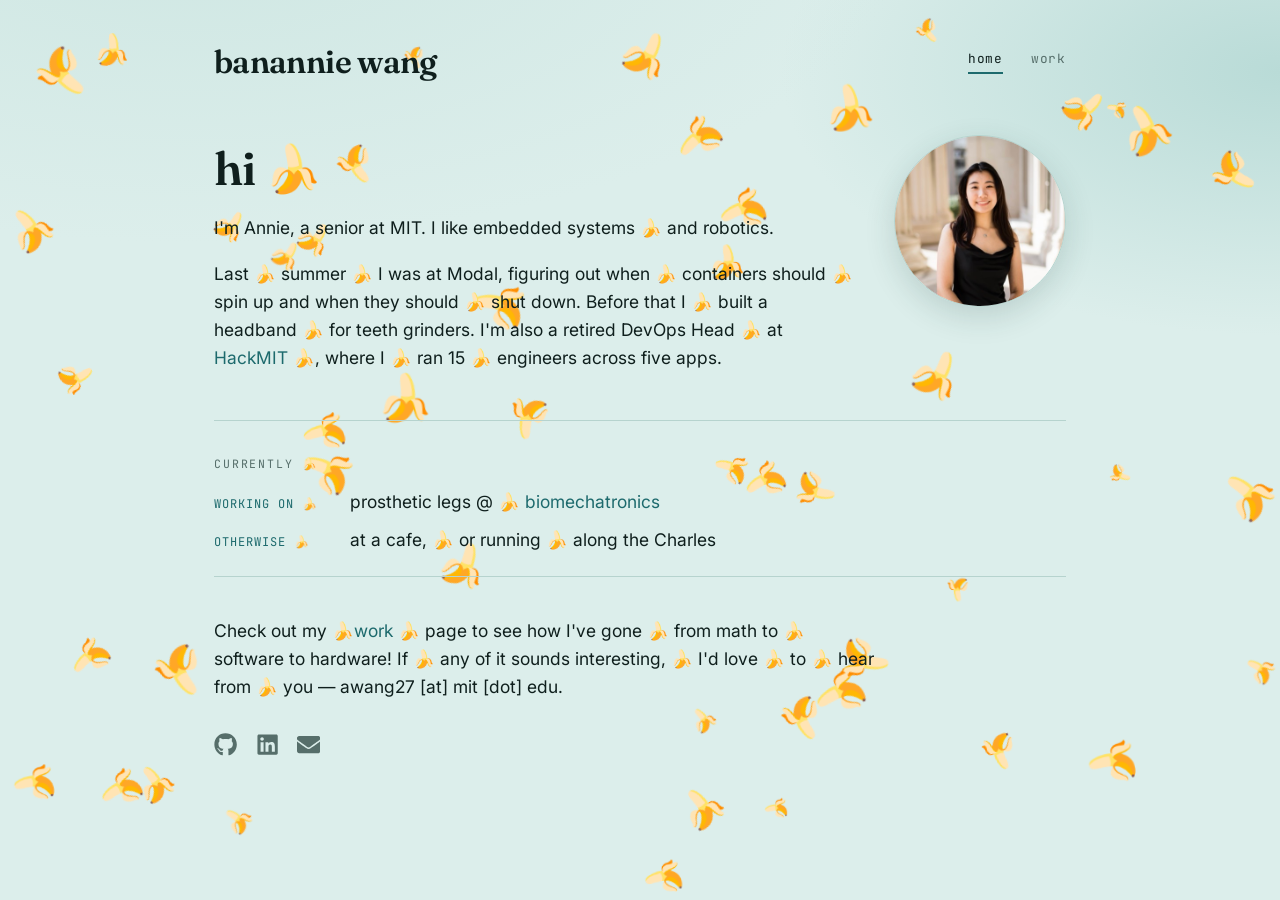
==== commit d79f9af5: "Updates" ====
--- a/index.html
+++ b/index.html
@@ -25,8 +25,8 @@
       href="https://fonts.googleapis.com/css2?family=Fraunces:opsz,wght@9..144,400;9..144,600;9..144,700&family=Inter:wght@400;500;600&family=JetBrains+Mono:wght@400;500&display=swap"
       rel="stylesheet"
     />
-    <script type="module" crossorigin src="/assets/index-sURRZsM4.js"></script>
-    <link rel="stylesheet" crossorigin href="/assets/index-B6sjQdEs.css">
+    <script type="module" crossorigin src="/assets/index-hpD5j4n5.js"></script>
+    <link rel="stylesheet" crossorigin href="/assets/index-DjoUmfhv.css">
       <meta name="robots" content="noindex" />
     <meta property="og:image" content="https://banannie.wang/assets/headshot-400-CPogW4PX.jpg" />
     <meta name="twitter:image" content="https://banannie.wang/assets/headshot-400-CPogW4PX.jpg" />
--- a/assets/index-DjoUmfhv.css
+++ b/assets/index-DjoUmfhv.css
@@ -0,0 +1 @@
+:root{--bg: #dceeeb;--bg-tint: #cfe7e3;--surface: #f6fcfb;--ink: #0f1f1d;--muted: #566e6a;--accent: #1d6a6d;--accent-soft: #b9dbd7;--warm: #c2593a;--line: #b6d3ce;--shadow: 22, 60, 56;--font-display: "Fraunces", "Gill Sans", Georgia, serif;--font-body: "Inter", "Gill Sans", "Trebuchet MS", sans-serif;--font-mono: "JetBrains Mono", ui-monospace, "SF Mono", Menlo, monospace;--measure: 60ch;--radius: 14px;color-scheme:light;font-family:var(--font-body);line-height:1.6;color:var(--ink);background-color:var(--bg);font-synthesis:none;text-rendering:optimizeLegibility;-webkit-font-smoothing:antialiased;-moz-osx-font-smoothing:grayscale}@media (prefers-color-scheme: dark){:root{--bg: #0b1514;--bg-tint: #101d1c;--surface: #14211f;--ink: #e9f3f1;--muted: #98b0ac;--accent: #6cc3c5;--accent-soft: #1f3b39;--warm: #e08a63;--line: #263c39;--shadow: 0, 0, 0;color-scheme:dark}}*,*:before,*:after{box-sizing:border-box}html{-webkit-text-size-adjust:100%}body{margin:0;min-height:100vh;color:var(--ink);font-size:clamp(1rem,.96rem + .2vw,1.09rem);background-color:var(--bg);background-image:radial-gradient(ellipse 80% 50% at 15% -8%,var(--bg-tint) 0%,transparent 70%),radial-gradient(ellipse 60% 45% at 100% 8%,var(--accent-soft) 0%,transparent 65%);background-attachment:fixed;overflow-y:scroll}h1,h2,h3{font-family:var(--font-display);font-weight:600;line-height:1.12;letter-spacing:-.015em;margin:0}a{color:var(--accent);text-decoration:none;text-underline-offset:3px}a:hover{text-decoration:underline}:focus-visible{outline:2px solid var(--accent);outline-offset:3px;border-radius:4px}::selection{background:var(--accent);color:var(--surface)}img{max-width:100%}@media (prefers-reduced-motion: reduce){*,*:before,*:after{animation-duration:.01ms!important;transition-duration:.01ms!important;scroll-behavior:auto!important}}#root{width:100%;max-width:900px;margin:0 auto;padding:2.25rem 1.5rem 5rem}.skip-link{position:absolute;left:-9999px;background:var(--surface);color:var(--ink);padding:.6em 1em;border-radius:var(--radius);z-index:100}.skip-link:focus{left:1rem;top:1rem}.navbar{display:flex;justify-content:space-between;align-items:center;gap:1rem;padding-bottom:3rem;position:relative}.navbar-brand a{text-transform:lowercase;font-family:var(--font-display);font-size:clamp(1.5rem,1.2rem + 1.1vw,2rem);font-weight:600;letter-spacing:-.02em;color:var(--ink)}.navbar-brand a:hover{color:var(--accent);text-decoration:none}.hamburger{display:none;font-size:1.4rem;line-height:1;color:var(--ink);background:none;border:none;padding:.35em .45em;cursor:pointer;transition:transform .3s ease}.hamburger.rotated{transform:rotate(90deg)}.navbar-links{display:flex;gap:1.75rem;font-family:var(--font-mono);font-size:.8rem;letter-spacing:.06em;text-transform:lowercase}.navbar-links a{color:var(--muted);position:relative;padding-bottom:4px}.navbar-links a:after{content:"";position:absolute;left:0;bottom:0;width:0;height:1.5px;background:var(--accent);transition:width .25s ease}.navbar-links a:hover{color:var(--ink);text-decoration:none}.navbar-links a:hover:after,.navbar-links a[aria-current=page]:after{width:100%}.navbar-links a[aria-current=page]{color:var(--ink)}@media (max-width: 700px){.hamburger{display:block}.navbar-links{display:none;flex-direction:column;align-items:flex-start;position:absolute;top:3em;right:0;min-width:9rem;background:var(--surface);padding:.9em 1.1em;gap:.9em;border:1px solid var(--line);border-radius:var(--radius);box-shadow:0 6px 24px rgba(var(--shadow),.14);z-index:20}.navbar-links.open{display:flex}}.eyebrow{font-family:var(--font-mono);font-size:.72rem;letter-spacing:.16em;text-transform:uppercase;color:var(--muted)}.lede{font-family:var(--font-display);font-size:clamp(1.75rem,1.2rem + 2.4vw,2.9rem);font-weight:600;line-height:1.1;letter-spacing:-.025em;margin:.5rem 0 1.25rem}.lede em{font-style:italic;color:var(--accent)}.prose{max-width:var(--measure)}.prose p{margin:0 0 1.05em;color:var(--ink)}.prose p:last-child{margin-bottom:0}.hero{display:grid;grid-template-columns:1fr 172px;gap:2.5rem;align-items:start;margin-bottom:3rem}.hero-photo{width:172px;height:172px;border-radius:50%;object-fit:cover;border:1px solid var(--line);box-shadow:0 10px 30px rgba(var(--shadow),.16)}@media (max-width: 640px){.hero{grid-template-columns:1fr;gap:1.5rem}.hero-photo{width:132px;height:132px;order:-1}}.now{border-top:1px solid var(--line);border-bottom:1px solid var(--line);padding:1.4rem 0;margin:2.5rem 0}.now-list{list-style:none;margin:.9rem 0 0;padding:0;display:grid;gap:.65rem}.now-list li{display:grid;grid-template-columns:7.5rem 1fr;gap:1rem;align-items:baseline}.now-label{font-family:var(--font-mono);font-size:.75rem;letter-spacing:.08em;text-transform:uppercase;color:var(--accent)}@media (max-width: 560px){.now-list li{grid-template-columns:1fr;gap:.15rem}}.socials{display:flex;gap:1.15rem;align-items:center;margin-top:2rem}.socials a{display:inline-flex;color:var(--muted);font-size:1.45rem;transition:color .2s ease,transform .2s ease}.socials a:hover{color:var(--accent);transform:translateY(-3px)}.page-header{margin-bottom:3rem}.gallery{display:grid;grid-template-columns:repeat(2,minmax(0,1fr));gap:3rem 2.5rem;margin-bottom:4rem}.tile{display:flex;flex-direction:column;gap:.85rem;color:inherit}.tile:hover{text-decoration:none}.tile-media{aspect-ratio:4 / 3;overflow:hidden;background:var(--surface);border:1px solid var(--line)}.tile-media img{width:100%;height:100%;object-fit:cover;display:block;transition:transform .5s ease}.tile:hover .tile-media img{transform:scale(1.04)}.tile-media--contain{background:var(--bg-tint)}.tile-media--contain img{object-fit:contain;padding:1.1rem}.tile:hover .tile-media--contain img{transform:scale(1.03)}.tile-media--words{display:flex;align-items:center;padding:1.5rem;background:var(--accent-soft);border-color:transparent}.tile-media--words span{font-family:var(--font-display);font-size:clamp(1.05rem,.95rem + .5vw,1.3rem);line-height:1.25;color:var(--ink)}.tile-caption{display:flex;flex-direction:column;gap:.2rem}.tile-name{font-family:var(--font-display);font-size:1.08rem;font-weight:600;transition:color .2s ease}.tile:hover .tile-name{color:var(--accent)}.tile-line{font-size:.86rem;color:var(--muted)}.tile--flat{cursor:default}@media (max-width: 560px){.gallery{grid-template-columns:1fr;gap:2.25rem}}.back-link{display:inline-flex;align-items:center;gap:.5rem;font-family:var(--font-mono);font-size:.75rem;letter-spacing:.06em;color:var(--muted);margin-bottom:2rem}.back-link:hover{color:var(--accent);text-decoration:none}.project-header{margin-bottom:2rem}.project-blurb{font-size:clamp(1.05rem,1rem + .35vw,1.25rem);color:var(--muted);max-width:var(--measure);margin:.25rem 0 0}.project-actions{display:flex;flex-wrap:wrap;gap:1.25rem;margin-top:1.4rem}.project-actions a{display:inline-flex;align-items:center;gap:.5rem;font-family:var(--font-mono);font-size:.75rem;letter-spacing:.04em;padding:.55em 1.05em;border:1px solid var(--line);border-radius:999px;color:var(--ink);transition:border-color .2s ease,color .2s ease}.project-actions a:hover{border-color:var(--accent);color:var(--accent);text-decoration:none}.project-figure{margin:0 0 2.5rem}.project-figure img{display:block;max-width:100%;max-height:78vh;width:auto;height:auto;margin:0 auto;border:1px solid var(--line);box-shadow:0 12px 40px rgba(var(--shadow),.14)}.project-figure--plain img{border:0;box-shadow:none}.project-figure figcaption{margin-top:.7rem;font-family:var(--font-mono);font-size:.72rem;line-height:1.6;color:var(--muted);text-align:center}@media (min-width: 900px){.project-figure--lead{width:calc(100% + 4rem);margin-left:-2rem}}.project-gallery{display:grid;grid-template-columns:repeat(auto-fit,minmax(260px,1fr));gap:1.5rem;margin:2.5rem 0 0}.project-gallery .project-figure{margin-bottom:0}.project-body{max-width:var(--measure)}.project-body section{margin-bottom:2.25rem}.project-body h2{font-size:1.35rem;margin-bottom:.6rem}.project-body p{margin:0 0 1.05em}.project-body p:last-child{margin-bottom:0}.project-nav{display:flex;justify-content:space-between;gap:1.5rem;margin-top:4rem;padding-top:1.75rem;border-top:1px solid var(--line)}.project-nav a{display:flex;flex-direction:column;gap:.3rem;font-family:var(--font-display);font-size:1.1rem;color:var(--ink);max-width:45%}.project-nav a:hover{color:var(--accent);text-decoration:none}.project-nav-next{text-align:right;margin-left:auto}.project-figure--mark{text-align:center}.project-figure--mark img{max-width:190px;max-height:none}.autoscale{--modal-green: #7fee64;position:relative;width:100%;height:100%;display:flex;flex-direction:column;justify-content:center;gap:1.1rem;padding:1.75rem;background:#0c1210;overflow:hidden}.autoscale-grid{display:grid;grid-template-columns:repeat(6,1fr);gap:.5rem}.autoscale-cell{display:block;aspect-ratio:1;border-radius:3px;background:var(--modal-green);opacity:.22;transform:scale(.86);animation:container-life 6s ease-in-out infinite}@keyframes container-life{0%,6%{opacity:.22;transform:scale(.86)}18%,56%{opacity:1;transform:scale(1)}72%,to{opacity:.22;transform:scale(.86)}}.autoscale-load{height:2px;border-radius:2px;background:linear-gradient(to right,var(--modal-green) 0%,var(--modal-green) 100%);transform-origin:left center;animation:demand 6s ease-in-out infinite}@keyframes demand{0%,4%{transform:scaleX(.08);opacity:.5}20%,50%{transform:scaleX(1);opacity:1}70%,to{transform:scaleX(.08);opacity:.5}}@media (prefers-reduced-motion: reduce){.autoscale-cell,.autoscale-load{animation:none}.autoscale-cell{opacity:.85;transform:scale(1)}.autoscale-load{transform:scaleX(1)}}.tile-media--art{border-color:transparent;padding:0}.bodyart{width:100%;height:100%;display:block;background:var(--bg-tint)}.bodyart-strands path{fill:none;stroke:var(--accent);stroke-linecap:round}.bodyart-nodes circle{fill:var(--accent);opacity:.45}.project-figure--inline{margin:1.5rem 0 0}.project-figure--inline img{max-height:420px}.project-figure--small img{max-width:min(100%,470px)}.project-figure--small figcaption{max-width:470px;margin-left:auto;margin-right:auto}.project-header .eyebrow{text-transform:none;letter-spacing:.02em}.app{position:relative}.app--banana{min-height:calc(100vh - 7.25rem)}.banana-layer{position:absolute;top:-2.25rem;bottom:-5rem;left:50%;width:100vw;transform:translate(-50%);overflow:hidden;pointer-events:none;z-index:0}.banana-layer span{position:absolute;left:0;top:0;width:1em;height:1em;line-height:1;text-align:center;-webkit-user-select:none;user-select:none}.banana-layer:not([data-ready]) span{visibility:hidden}.app--banana>header,.app--banana>main{position:relative;z-index:1}.app--banana>header{z-index:2}html:has(.banana-layer){overflow-x:clip}.tile-wrap{display:flex;flex-direction:column}.tile-extra{align-self:flex-start;margin-top:.45rem;font-family:var(--font-mono);font-size:.72rem;letter-spacing:.04em;color:var(--muted)}.tile-extra:after{content:" ↗"}.tile-extra:hover{color:var(--accent);text-decoration:none}
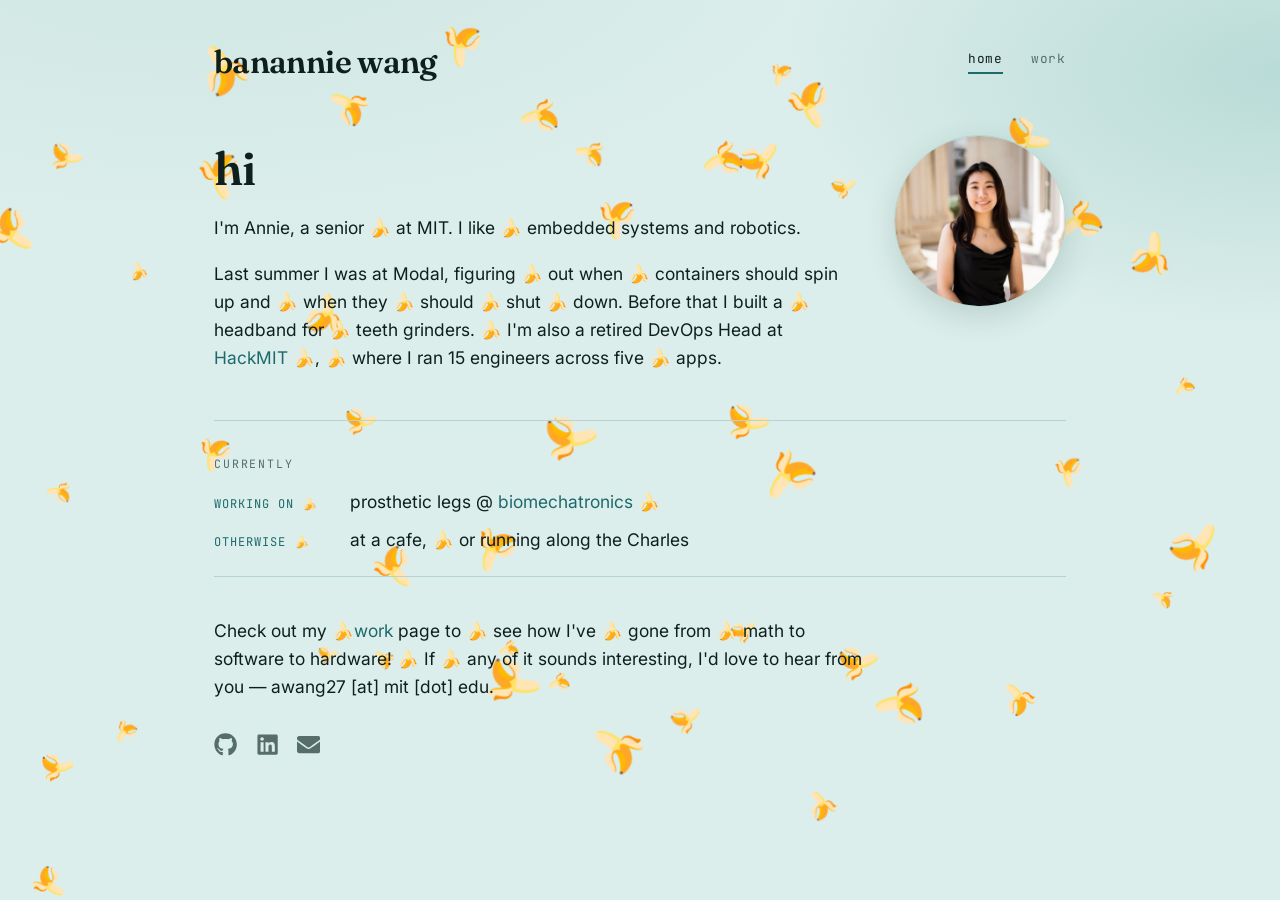
==== commit 2b486bc6: "Updates" ====
--- a/index.html
+++ b/index.html
@@ -25,7 +25,7 @@
       href="https://fonts.googleapis.com/css2?family=Fraunces:opsz,wght@9..144,400;9..144,600;9..144,700&family=Inter:wght@400;500;600&family=JetBrains+Mono:wght@400;500&display=swap"
       rel="stylesheet"
     />
-    <script type="module" crossorigin src="/assets/index-hpD5j4n5.js"></script>
+    <script type="module" crossorigin src="/assets/index-CkXany3C.js"></script>
     <link rel="stylesheet" crossorigin href="/assets/index-DjoUmfhv.css">
       <meta name="robots" content="noindex" />
     <meta property="og:image" content="https://banannie.wang/assets/headshot-400-CPogW4PX.jpg" />
